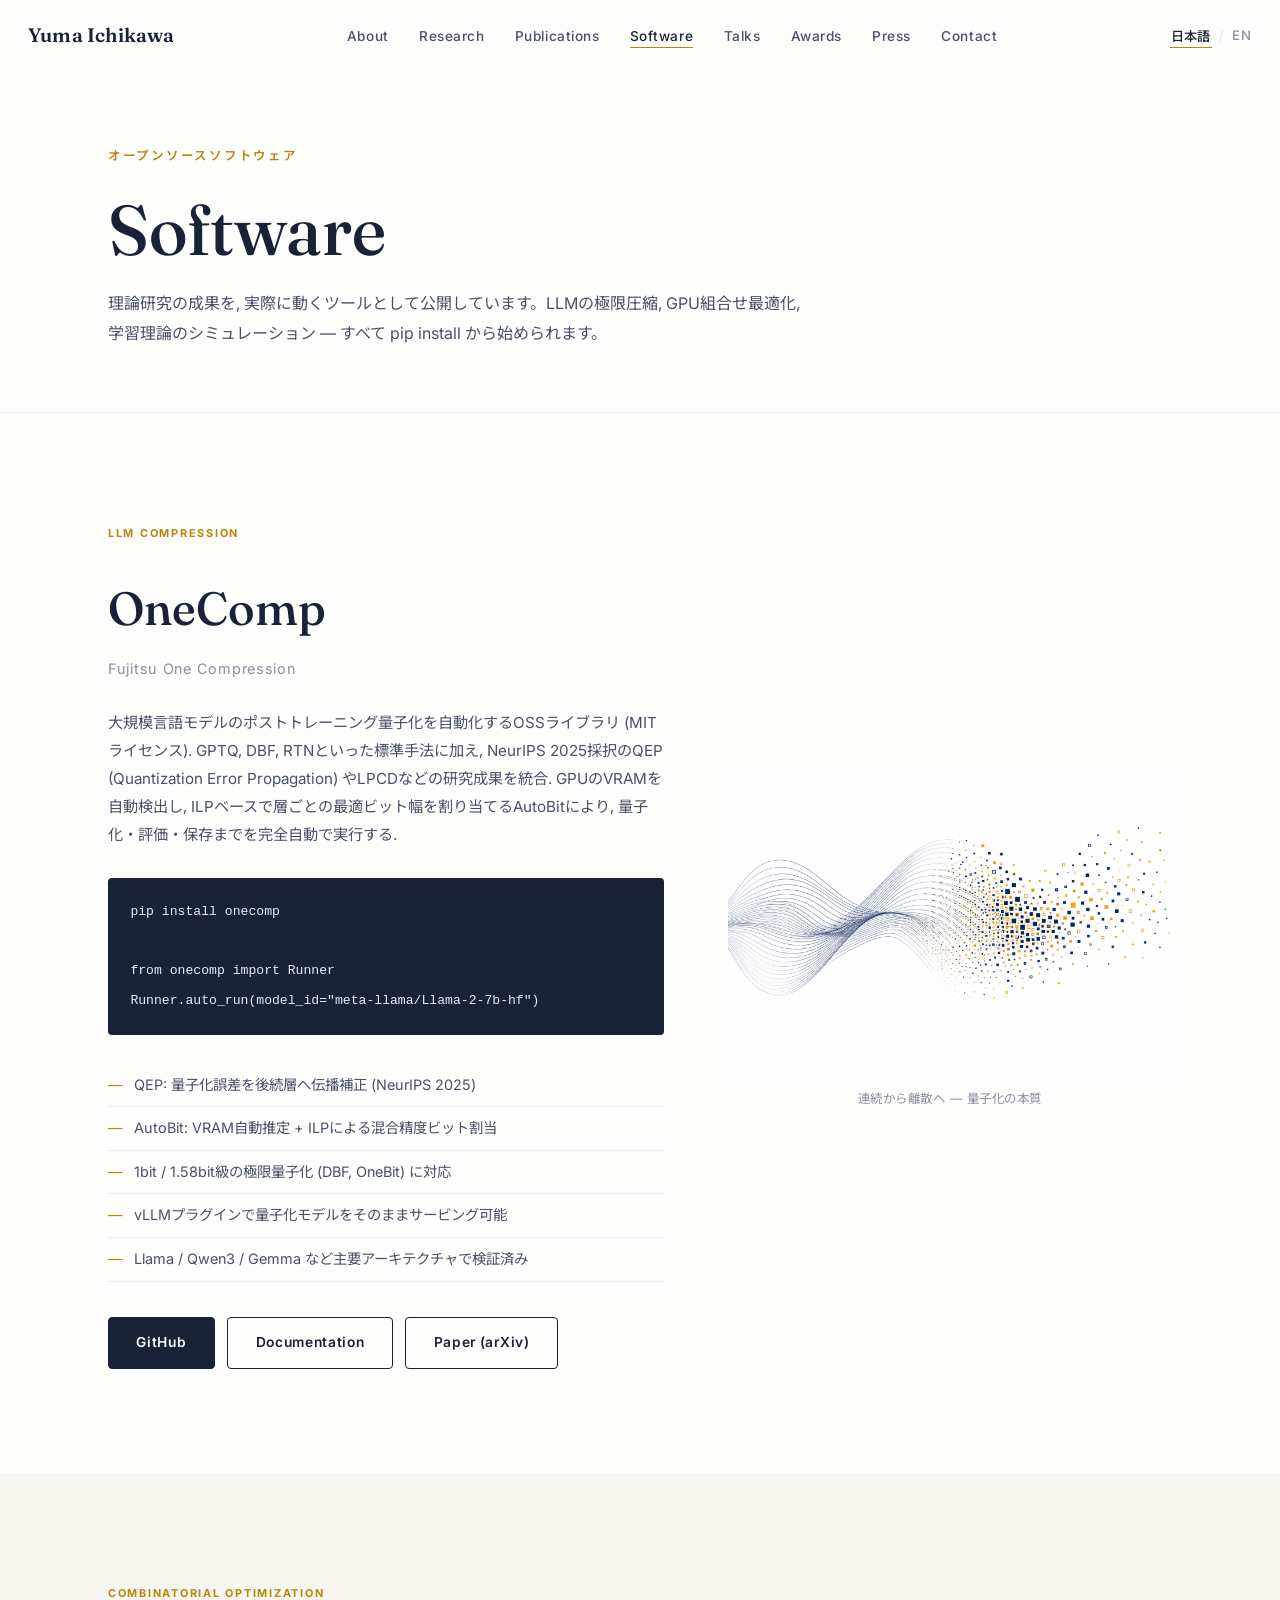
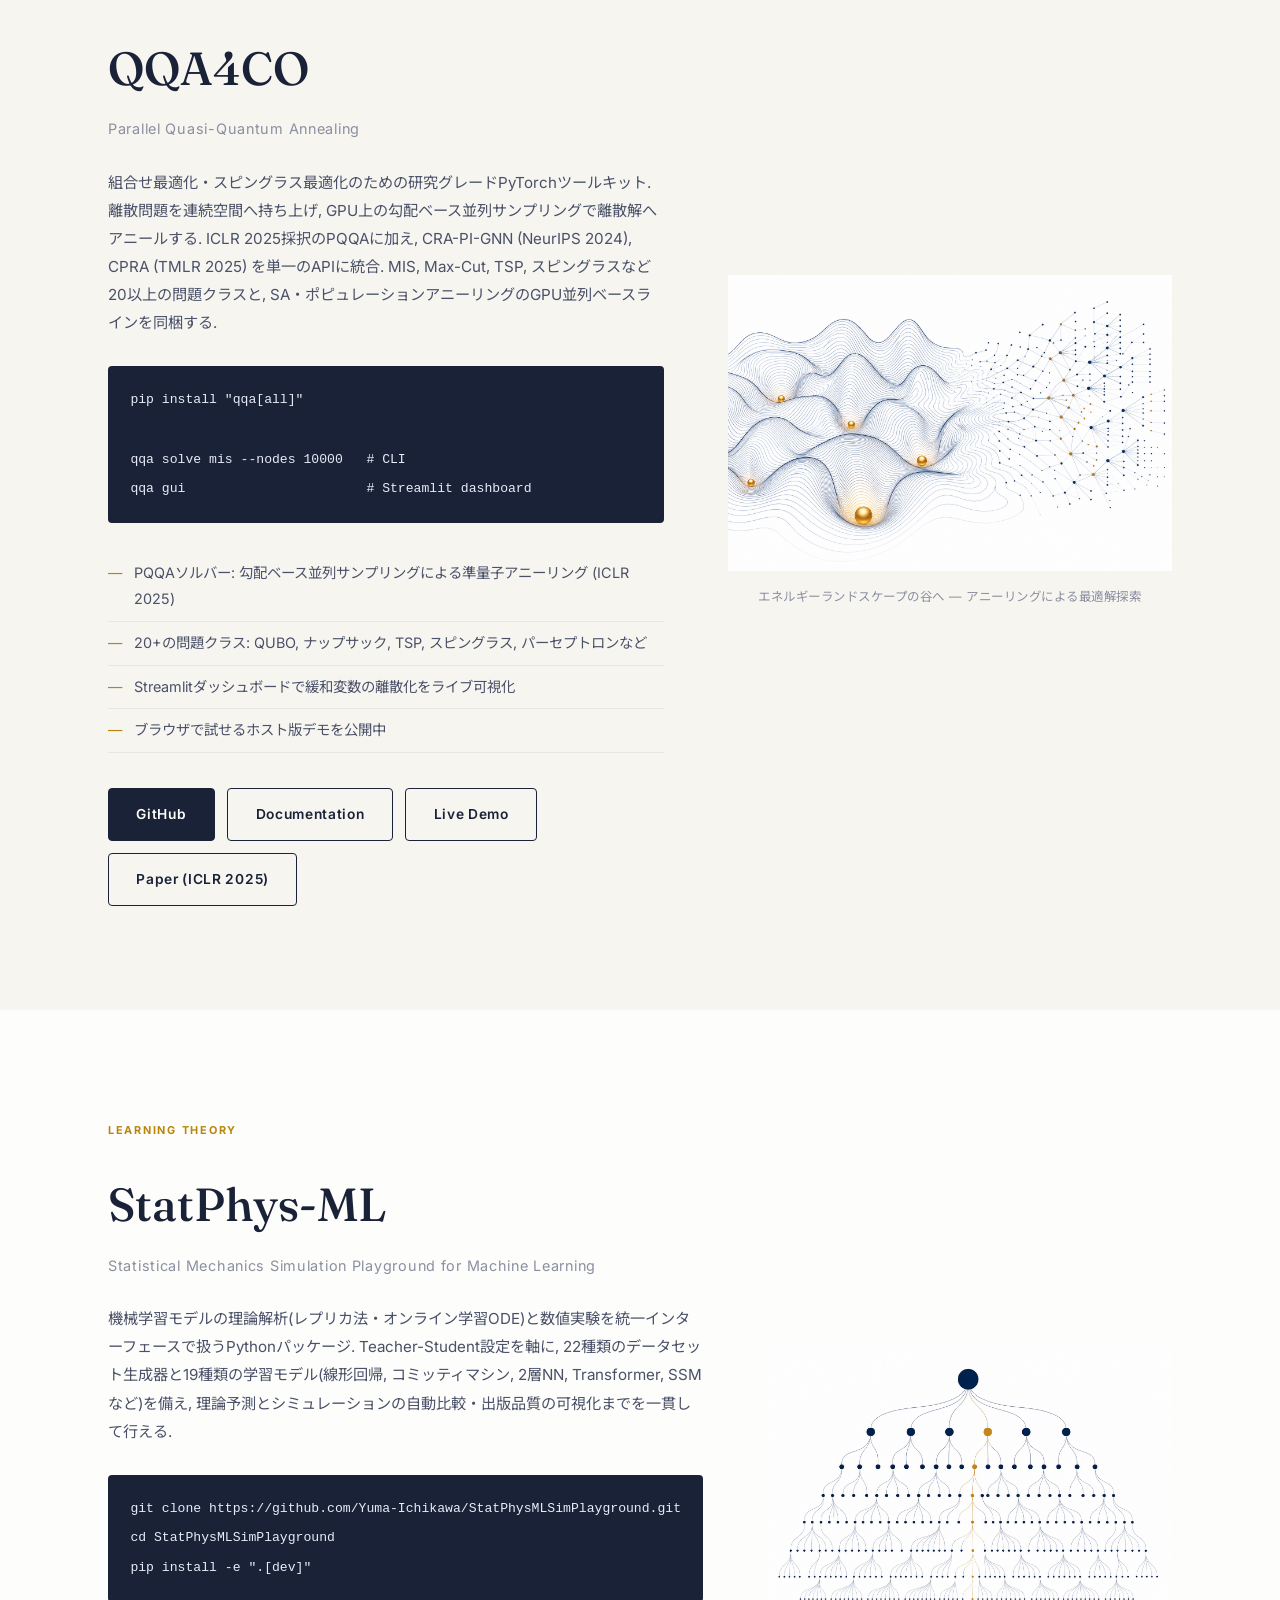
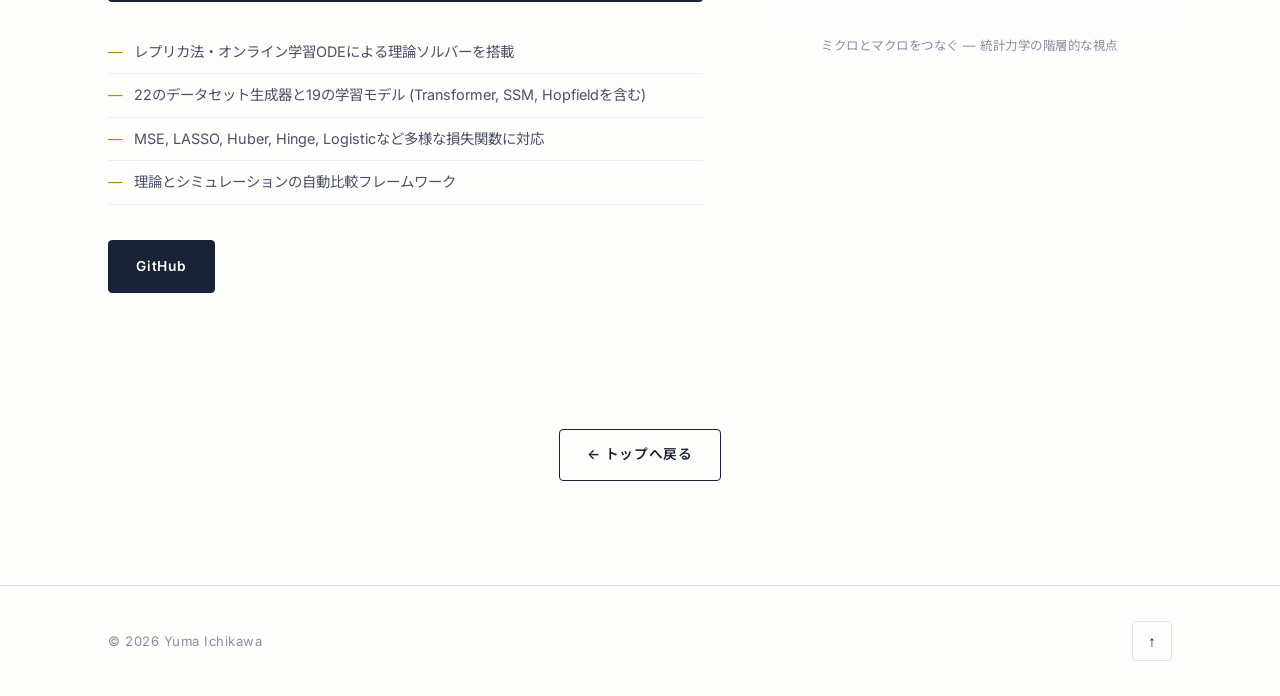
==== software.html @ 0dda2837 "Redesign: white editorial theme, JA/EN toggle, software page, generated artwork, PHOTON press" ====
<!DOCTYPE html>
<html lang="ja" data-lang="ja">
<head>
<meta charset="UTF-8" />
<meta name="viewport" content="width=device-width, initial-scale=1.0" />
<title>Software — Yuma Ichikawa</title>
<meta name="description" content="Open-source software by Yuma Ichikawa: OneComp (LLM compression), QQA4CO (GPU combinatorial optimization), StatPhys-ML (statistical mechanics of machine learning)." />
<meta name="theme-color" content="#fdfdfb" />

<link rel="icon" href="data:," />
<link rel="preconnect" href="https://fonts.googleapis.com" />
<link rel="preconnect" href="https://fonts.gstatic.com" crossorigin />
<link href="https://fonts.googleapis.com/css2?family=Fraunces:ital,opsz,wght@0,9..144,300..700;1,9..144,300..700&family=Inter:wght@400;500;600;700&family=Noto+Sans+JP:wght@400;500;700&family=Noto+Serif+JP:wght@500;600&display=swap" rel="stylesheet" />
<link rel="stylesheet" href="css/style.css" />
</head>
<body>

<div class="progress-bar" id="progressBar"></div>

<!-- ========== HEADER ========== -->
<header class="site-header" id="siteHeader">
  <nav class="nav container-wide">
    <a href="index.html" class="wordmark">Yuma&nbsp;Ichikawa</a>

    <button class="nav-toggle" id="navToggle" aria-label="Menu" aria-expanded="false">
      <span></span><span></span>
    </button>

    <ul class="nav-links" id="navLinks">
      <li><a href="index.html#about" class="nav-link">About</a></li>
      <li><a href="index.html#research" class="nav-link">Research</a></li>
      <li><a href="index.html#publications" class="nav-link">Publications</a></li>
      <li><a href="software.html" class="nav-link is-current">Software</a></li>
      <li><a href="index.html#talks" class="nav-link">Talks</a></li>
      <li><a href="index.html#awards" class="nav-link">Awards</a></li>
      <li><a href="index.html#press" class="nav-link">Press</a></li>
      <li><a href="index.html#contact" class="nav-link">Contact</a></li>
    </ul>

    <div class="lang-switch" role="group" aria-label="Language">
      <button class="lang-btn" id="langJa" data-set-lang="ja">日本語</button>
      <span class="lang-sep">/</span>
      <button class="lang-btn" id="langEn" data-set-lang="en">EN</button>
    </div>
  </nav>
</header>

<main>

  <!-- ========== PAGE HERO ========== -->
  <section class="page-hero">
    <div class="container">
      <p class="hero-kicker reveal"><span class="ja">オープンソースソフトウェア</span><span class="en">Open-Source Software</span></p>
      <h1 class="page-title reveal">Software</h1>
      <p class="page-lead reveal">
        <span class="ja">理論研究の成果を, 実際に動くツールとして公開しています。LLMの極限圧縮, GPU組合せ最適化, 学習理論のシミュレーション — すべて pip install から始められます。</span>
        <span class="en">Theory shipped as working tools: extreme LLM compression, GPU combinatorial optimization, and learning-theory simulation — all one pip install away.</span>
      </p>
    </div>
  </section>

  <!-- ========== ONECOMP ========== -->
  <section class="section software-detail" id="onecomp">
    <div class="container">
      <div class="sw-grid">
        <div class="sw-info reveal">
          <span class="software-tag">LLM Compression</span>
          <h2 class="sw-name">OneComp</h2>
          <p class="sw-sub">Fujitsu One Compression</p>

          <p class="sw-desc">
            <span class="ja">大規模言語モデルのポストトレーニング量子化を自動化するOSSライブラリ (MITライセンス). GPTQ, DBF, RTNといった標準手法に加え, NeurIPS 2025採択のQEP (Quantization Error Propagation) やLPCDなどの研究成果を統合. GPUのVRAMを自動検出し, ILPベースで層ごとの最適ビット幅を割り当てるAutoBitにより, 量子化・評価・保存までを完全自動で実行する.</span>
            <span class="en">An open-source library (MIT) for automated post-training quantization of LLMs. Alongside standard methods (GPTQ, DBF, RTN), it integrates research results such as QEP — Quantization Error Propagation (NeurIPS 2025) — and LPCD. AutoBit detects available GPU VRAM and assigns per-layer bit-widths via ILP, running quantization, evaluation, and saving fully automatically.</span>
          </p>

          <div class="sw-code">
            <pre><code>pip install onecomp

from onecomp import Runner
Runner.auto_run(model_id="meta-llama/Llama-2-7b-hf")</code></pre>
          </div>

          <ul class="sw-features">
            <li><span class="ja">QEP: 量子化誤差を後続層へ伝播補正 (NeurIPS 2025)</span><span class="en">QEP: propagates and compensates quantization error across layers (NeurIPS 2025)</span></li>
            <li><span class="ja">AutoBit: VRAM自動推定 + ILPによる混合精度ビット割当</span><span class="en">AutoBit: automatic VRAM estimation + ILP-based mixed-precision assignment</span></li>
            <li><span class="ja">1bit / 1.58bit級の極限量子化 (DBF, OneBit) に対応</span><span class="en">Extreme low-bit quantization down to 1-bit / 1.58-bit (DBF, OneBit)</span></li>
            <li><span class="ja">vLLMプラグインで量子化モデルをそのままサービング可能</span><span class="en">Serve quantized models directly with vLLM via built-in plugins</span></li>
            <li><span class="ja">Llama / Qwen3 / Gemma など主要アーキテクチャで検証済み</span><span class="en">Verified on major architectures: Llama, Qwen3, Gemma, and more</span></li>
          </ul>

          <div class="sw-links">
            <a class="btn btn-solid" href="https://github.com/FujitsuResearch/OneCompression" target="_blank" rel="noopener">GitHub</a>
            <a class="btn btn-line" href="https://fujitsuresearch.github.io/OneCompression/" target="_blank" rel="noopener">Documentation</a>
            <a class="btn btn-line" href="https://arxiv.org/abs/2603.28845" target="_blank" rel="noopener">Paper (arXiv)</a>
          </div>
        </div>

        <figure class="sw-art reveal">
          <img src="assets/img/research-quantization.png" alt="A continuous wave discretizing into binary dots — the essence of quantization" loading="lazy" />
          <figcaption>
            <span class="ja">連続から離散へ — 量子化の本質</span>
            <span class="en">From continuous to discrete — the essence of quantization</span>
          </figcaption>
        </figure>
      </div>
    </div>
  </section>

  <!-- ========== QQA4CO ========== -->
  <section class="section section-tinted software-detail" id="qqa4co">
    <div class="container">
      <div class="sw-grid sw-grid-flip">
        <div class="sw-info reveal">
          <span class="software-tag">Combinatorial Optimization</span>
          <h2 class="sw-name">QQA4CO</h2>
          <p class="sw-sub">Parallel Quasi-Quantum Annealing</p>

          <p class="sw-desc">
            <span class="ja">組合せ最適化・スピングラス最適化のための研究グレードPyTorchツールキット. 離散問題を連続空間へ持ち上げ, GPU上の勾配ベース並列サンプリングで離散解へアニールする. ICLR 2025採択のPQQAに加え, CRA-PI-GNN (NeurIPS 2024), CPRA (TMLR 2025) を単一のAPIに統合. MIS, Max-Cut, TSP, スピングラスなど20以上の問題クラスと, SA・ポピュレーションアニーリングのGPU並列ベースラインを同梱する.</span>
            <span class="en">A research-grade PyTorch toolkit for combinatorial and spin-glass optimization. It lifts discrete problems into continuous space and anneals toward discrete minima with gradient-based parallel sampling on GPU. Unifies PQQA (ICLR 2025), CRA-PI-GNN (NeurIPS 2024), and CPRA (TMLR 2025) behind one API, with a 20+ class problem catalogue and GPU-parallel SA / population-annealing baselines.</span>
          </p>

          <div class="sw-code">
            <pre><code>pip install "qqa[all]"

qqa solve mis --nodes 10000   # CLI
qqa gui                       # Streamlit dashboard</code></pre>
          </div>

          <ul class="sw-features">
            <li><span class="ja">PQQAソルバー: 勾配ベース並列サンプリングによる準量子アニーリング (ICLR 2025)</span><span class="en">PQQA solver: quasi-quantum annealing with gradient-based parallel sampling (ICLR 2025)</span></li>
            <li><span class="ja">20+の問題クラス: QUBO, ナップサック, TSP, スピングラス, パーセプトロンなど</span><span class="en">20+ problem classes: QUBO graphs, knapsack, TSP, spin glasses, perceptrons, and more</span></li>
            <li><span class="ja">Streamlitダッシュボードで緩和変数の離散化をライブ可視化</span><span class="en">Live Streamlit dashboard visualizing relaxed variables as they discretize</span></li>
            <li><span class="ja">ブラウザで試せるホスト版デモを公開中</span><span class="en">A hosted, zero-install web demo is available</span></li>
          </ul>

          <div class="sw-links">
            <a class="btn btn-solid" href="https://github.com/Yuma-Ichikawa/QQA4CO" target="_blank" rel="noopener">GitHub</a>
            <a class="btn btn-line" href="https://yuma-ichikawa.github.io/QQA4CO/" target="_blank" rel="noopener">Documentation</a>
            <a class="btn btn-line" href="https://parallelquasiquantum4co.streamlit.app/" target="_blank" rel="noopener">Live Demo</a>
            <a class="btn btn-line" href="https://openreview.net/forum?id=9EfBeXaXf0" target="_blank" rel="noopener">Paper (ICLR 2025)</a>
          </div>
        </div>

        <figure class="sw-art reveal">
          <img src="assets/img/hero-landscape.png" alt="Golden spheres settling into the valleys of an energy landscape — annealing toward optimal solutions" loading="lazy" />
          <figcaption>
            <span class="ja">エネルギーランドスケープの谷へ — アニーリングによる最適解探索</span>
            <span class="en">Settling into the valleys of the energy landscape — annealing toward optima</span>
          </figcaption>
        </figure>
      </div>
    </div>
  </section>

  <!-- ========== STATPHYS-ML ========== -->
  <section class="section software-detail" id="statphysml">
    <div class="container">
      <div class="sw-grid">
        <div class="sw-info reveal">
          <span class="software-tag">Learning Theory</span>
          <h2 class="sw-name">StatPhys-ML</h2>
          <p class="sw-sub">Statistical Mechanics Simulation Playground for Machine Learning</p>

          <p class="sw-desc">
            <span class="ja">機械学習モデルの理論解析(レプリカ法・オンライン学習ODE)と数値実験を統一インターフェースで扱うPythonパッケージ. Teacher-Student設定を軸に, 22種類のデータセット生成器と19種類の学習モデル(線形回帰, コミッティマシン, 2層NN, Transformer, SSMなど)を備え, 理論予測とシミュレーションの自動比較・出版品質の可視化までを一貫して行える.</span>
            <span class="en">A Python package unifying theoretical analysis (replica method, online-learning ODEs) and numerical experiments for machine learning under a single interface. Built around the teacher-student setting, it ships 22 dataset generators and 19 learning models (linear, committee machines, two-layer networks, Transformers, SSMs, ...), with automatic theory-vs-simulation comparison and publication-quality visualization.</span>
          </p>

          <div class="sw-code">
            <pre><code>git clone https://github.com/Yuma-Ichikawa/StatPhysMLSimPlayground.git
cd StatPhysMLSimPlayground
pip install -e ".[dev]"</code></pre>
          </div>

          <ul class="sw-features">
            <li><span class="ja">レプリカ法・オンライン学習ODEによる理論ソルバーを搭載</span><span class="en">Theory solvers based on the replica method and online-learning ODEs</span></li>
            <li><span class="ja">22のデータセット生成器と19の学習モデル (Transformer, SSM, Hopfieldを含む)</span><span class="en">22 dataset generators and 19 learning models (incl. Transformers, SSMs, Hopfield)</span></li>
            <li><span class="ja">MSE, LASSO, Huber, Hinge, Logisticなど多様な損失関数に対応</span><span class="en">Diverse loss functions: MSE, LASSO, Huber, Hinge, Logistic, and more</span></li>
            <li><span class="ja">理論とシミュレーションの自動比較フレームワーク</span><span class="en">A unified framework with automatic theory-simulation comparison</span></li>
          </ul>

          <div class="sw-links">
            <a class="btn btn-solid" href="https://github.com/Yuma-Ichikawa/StatPhysMLSimPlayground" target="_blank" rel="noopener">GitHub</a>
          </div>
        </div>

        <figure class="sw-art reveal">
          <img src="assets/img/software-hierarchy.png" alt="A hierarchical structure branching from one coarse node into many fine nodes" loading="lazy" />
          <figcaption>
            <span class="ja">ミクロとマクロをつなぐ — 統計力学の階層的な視点</span>
            <span class="en">Connecting micro and macro — the hierarchical viewpoint of statistical mechanics</span>
          </figcaption>
        </figure>
      </div>
    </div>
  </section>

  <!-- ========== BACK ========== -->
  <section class="section back-home">
    <div class="container reveal" style="text-align:center;">
      <a href="index.html" class="btn btn-line"><span class="ja">&larr; トップへ戻る</span><span class="en">&larr; Back to home</span></a>
    </div>
  </section>

</main>

<footer class="site-footer">
  <div class="container footer-inner">
    <p>&copy; <span id="year"></span> Yuma Ichikawa</p>
    <button id="backToTop" class="back-to-top" aria-label="Back to top">&uarr;</button>
  </div>
</footer>

<script src="js/main.js"></script>
</body>
</html>
---- css/style.css ----
/* ==========================================================================
   Design tokens — white editorial
   ========================================================================== */
:root {
  --paper: #fdfdfb;
  --paper-tint: #f6f5f0;
  --ink: #1a2238;
  --ink-soft: #4a5168;
  --ink-dim: #8b8fa0;
  --hairline: rgba(26, 34, 56, 0.12);
  --hairline-soft: rgba(26, 34, 56, 0.07);
  --navy: #1e2c56;
  --gold: #b8860b;
  --gold-soft: rgba(184, 134, 11, 0.09);
  --radius: 4px;
  --serif: "Fraunces", "Noto Serif JP", Georgia, serif;
  --sans: "Inter", "Noto Sans JP", -apple-system, BlinkMacSystemFont, "Segoe UI", "Hiragino Sans", sans-serif;
  --maxw: 1120px;
  --maxw-wide: 1320px;
  --header-h: 72px;
}

* { box-sizing: border-box; }
html { scroll-behavior: smooth; scroll-padding-top: calc(var(--header-h) + 12px); }

body {
  margin: 0;
  background: var(--paper);
  color: var(--ink);
  font-family: var(--sans);
  font-size: 16px;
  line-height: 1.85;
  -webkit-font-smoothing: antialiased;
  overflow-x: hidden;
}

.container { max-width: var(--maxw); margin: 0 auto; padding: 0 28px; }
.container-wide { max-width: var(--maxw-wide); margin: 0 auto; padding: 0 28px; }

a { color: inherit; text-decoration: none; }
h1, h2, h3 { margin: 0; font-weight: 600; }
img { max-width: 100%; display: block; }

::selection { background: var(--navy); color: #fff; }

/* ---------- language switching ---------- */
html[data-lang="ja"] .en { display: none !important; }
html[data-lang="en"] .ja { display: none !important; }

/* ---------- scroll progress ---------- */
.progress-bar {
  position: fixed; top: 0; left: 0; height: 2px; width: 0%;
  background: var(--gold); z-index: 1000;
}

/* ==========================================================================
   Header
   ========================================================================== */
.site-header {
  position: fixed; top: 0; left: 0; right: 0; z-index: 100;
  height: var(--header-h);
  display: flex; align-items: center;
  background: rgba(253, 253, 251, 0.88);
  backdrop-filter: blur(12px);
  border-bottom: 1px solid transparent;
  transition: border-color 0.3s ease;
}
.site-header.is-scrolled { border-bottom-color: var(--hairline-soft); }

.nav { display: flex; align-items: center; justify-content: space-between; width: 100%; gap: 1.5rem; }

.wordmark {
  font-family: var(--serif);
  font-size: 1.22rem;
  font-weight: 600;
  letter-spacing: 0.01em;
  white-space: nowrap;
}

.nav-links { display: flex; gap: 1.9rem; list-style: none; margin: 0; padding: 0; }
.nav-link {
  font-size: 0.85rem; font-weight: 500; letter-spacing: 0.04em;
  color: var(--ink-soft); position: relative; padding: 4px 0;
  transition: color 0.25s ease;
}
.nav-link::after {
  content: ""; position: absolute; left: 0; bottom: 0; height: 1px; width: 0%;
  background: var(--gold); transition: width 0.25s ease;
}
.nav-link:hover, .nav-link.is-current { color: var(--ink); }
.nav-link:hover::after, .nav-link.is-current::after { width: 100%; }

.lang-switch { display: flex; align-items: center; gap: 0.45rem; flex-shrink: 0; }
.lang-btn {
  background: none; border: none; padding: 2px 1px; cursor: pointer;
  font-family: var(--sans); font-size: 0.82rem; font-weight: 500;
  color: var(--ink-dim); letter-spacing: 0.03em;
  border-bottom: 1px solid transparent; transition: color 0.25s ease;
}
.lang-btn.is-active { color: var(--ink); border-bottom-color: var(--gold); }
.lang-btn:hover { color: var(--ink); }
.lang-sep { color: var(--hairline); font-size: 0.8rem; }

.nav-toggle {
  display: none; flex-direction: column; justify-content: center; gap: 6px;
  width: 36px; height: 36px; background: none; border: none; cursor: pointer;
}
.nav-toggle span { width: 22px; height: 1.5px; background: var(--ink); transition: 0.3s ease; margin-left: auto; }
.nav-toggle span:first-child { width: 100%; }

/* ==========================================================================
   Hero
   ========================================================================== */
.hero {
  padding-top: calc(var(--header-h) + 4.5rem);
  padding-bottom: 5.5rem;
  border-bottom: 1px solid var(--hairline-soft);
}

.hero-grid {
  display: grid;
  grid-template-columns: 1fr 1fr;
  gap: 4rem;
  align-items: center;
}

.hero-kicker {
  font-size: 0.78rem; letter-spacing: 0.22em; text-transform: uppercase;
  color: var(--gold); font-weight: 600; margin: 0 0 1.6rem;
}

.hero-name {
  font-family: var(--serif);
  font-size: clamp(3.2rem, 7vw, 5.4rem);
  font-weight: 500;
  line-height: 1.02;
  letter-spacing: -0.015em;
  margin-bottom: 0.9rem;
}

.hero-name-jp {
  font-size: 1.02rem; color: var(--ink-dim); letter-spacing: 0.22em;
  margin: 0 0 2rem;
}

.hero-role { font-size: 1rem; color: var(--ink-soft); margin: 0 0 1.6rem; line-height: 2; }
.hero-role a { border-bottom: 1px solid var(--hairline); transition: border-color 0.25s; }
.hero-role a:hover { border-color: var(--gold); }

.hero-tagline { max-width: 30rem; color: var(--ink-soft); font-size: 0.98rem; margin: 0 0 2.4rem; }

.hero-actions { display: flex; gap: 0.9rem; flex-wrap: wrap; margin-bottom: 2.4rem; }

.btn {
  display: inline-flex; align-items: center; gap: 0.5rem;
  padding: 0.78rem 1.7rem; font-size: 0.86rem; font-weight: 600;
  letter-spacing: 0.05em; border-radius: var(--radius);
  transition: all 0.28s ease; cursor: pointer; border: 1px solid var(--ink);
}
.btn-solid { background: var(--ink); color: var(--paper); }
.btn-solid:hover { background: var(--navy); border-color: var(--navy); transform: translateY(-2px); }
.btn-line { background: transparent; color: var(--ink); }
.btn-line:hover { background: var(--ink); color: var(--paper); transform: translateY(-2px); }

.hero-socials { display: flex; gap: 1.5rem; flex-wrap: wrap; }
.hero-socials a {
  font-size: 0.8rem; font-weight: 500; letter-spacing: 0.08em; text-transform: uppercase;
  color: var(--ink-dim); border-bottom: 1px solid transparent; padding-bottom: 2px;
  transition: color 0.25s ease, border-color 0.25s ease;
}
.hero-socials a:hover { color: var(--gold); border-color: var(--gold); }

.hero-art { margin: 0; }
.hero-art img { width: 100%; height: auto; }
.hero-art figcaption,
.research-banner figcaption,
.sw-art figcaption {
  margin-top: 0.9rem; font-size: 0.78rem; color: var(--ink-dim);
  letter-spacing: 0.04em; text-align: center;
}

/* ==========================================================================
   Sections
   ========================================================================== */
.section { padding: 6.5rem 0; }
.section-tinted { background: var(--paper-tint); }

.section-head {
  display: flex; align-items: baseline; gap: 1.4rem;
  margin-bottom: 3.2rem; padding-bottom: 1.4rem;
  border-bottom: 1px solid var(--hairline);
}
.section-no {
  font-family: var(--serif); font-style: italic; font-size: 1rem; color: var(--gold);
}
.section-title {
  font-family: var(--serif); font-size: clamp(1.9rem, 4vw, 2.7rem);
  font-weight: 500; letter-spacing: -0.01em;
}

/* reveal */
.reveal { opacity: 0; transform: translateY(22px); transition: opacity 0.7s ease, transform 0.7s ease; }
.reveal.is-visible { opacity: 1; transform: translateY(0); }

/* ==========================================================================
   About
   ========================================================================== */
.about-grid { display: grid; grid-template-columns: 1.55fr 1fr; gap: 4rem; align-items: start; }
.about-text p { margin: 0 0 1.4rem; color: var(--ink-soft); }
.about-text p strong { color: var(--ink); }

.about-callout {
  margin-top: 2rem; padding: 1.5rem 1.7rem;
  background: var(--gold-soft); border-left: 2px solid var(--gold);
}
.about-callout p { margin: 0; font-size: 0.93rem; color: var(--ink); }
.about-callout strong { color: var(--gold); letter-spacing: 0.06em; }

.about-facts dl { margin: 0; display: flex; flex-direction: column; }
.about-facts dl > div {
  padding: 1.05rem 0; border-bottom: 1px solid var(--hairline-soft);
  display: grid; grid-template-columns: 92px 1fr; gap: 1rem;
}
.about-facts dl > div:first-child { border-top: 1px solid var(--hairline); }
.about-facts dt {
  font-size: 0.72rem; letter-spacing: 0.12em; text-transform: uppercase;
  color: var(--ink-dim); padding-top: 3px;
}
.about-facts dd { margin: 0; font-size: 0.92rem; line-height: 1.65; }
.about-facts .muted { color: var(--ink-dim); font-size: 0.84rem; }
.about-facts a { border-bottom: 1px solid var(--hairline); }
.about-facts a:hover { border-color: var(--gold); color: var(--gold); }

/* ==========================================================================
   Research
   ========================================================================== */
.research-lead { max-width: 46rem; margin-bottom: 3.4rem; }
.research-lead p {
  margin: 0; font-family: var(--serif); font-size: 1.22rem; line-height: 2;
  color: var(--ink); font-weight: 500;
}

.research-grid { display: grid; grid-template-columns: repeat(2, 1fr); gap: 0; border-top: 1px solid var(--hairline); }
.research-card {
  padding: 2.2rem 2rem 2.2rem 0;
  border-bottom: 1px solid var(--hairline);
  position: relative;
}
.research-card:nth-child(odd) { border-right: 1px solid var(--hairline); padding-right: 2.4rem; }
.research-card:nth-child(even) { padding-left: 2.4rem; }
.research-index {
  font-family: var(--serif); font-style: italic; font-size: 0.95rem; color: var(--gold);
  display: block; margin-bottom: 0.9rem;
}
.research-card h3 { font-family: var(--serif); font-size: 1.32rem; font-weight: 500; margin-bottom: 0.7rem; }
.research-card p { margin: 0; color: var(--ink-soft); font-size: 0.92rem; }

.research-banner { margin: 4rem 0 0; }
.research-banner img { width: 100%; height: auto; }

/* ==========================================================================
   Publications
   ========================================================================== */
.year-filter { display: flex; gap: 0.5rem; flex-wrap: wrap; margin-bottom: 3rem; }
.chip {
  padding: 0.45rem 1.15rem; border: 1px solid var(--hairline);
  background: transparent; color: var(--ink-soft);
  font-family: var(--sans); font-size: 0.82rem; font-weight: 500; letter-spacing: 0.04em;
  cursor: pointer; transition: all 0.25s ease; border-radius: var(--radius);
}
.chip:hover { border-color: var(--ink); color: var(--ink); }
.chip.is-active { background: var(--ink); color: var(--paper); border-color: var(--ink); }

.pub-list { display: flex; flex-direction: column; border-top: 1px solid var(--hairline); }
.pub-item {
  display: grid; grid-template-columns: 86px 1fr; gap: 1.8rem;
  padding: 2rem 0; border-bottom: 1px solid var(--hairline-soft);
}
.pub-item.is-hidden { display: none; }
.pub-year {
  font-family: var(--serif); font-style: italic; font-size: 1.05rem; color: var(--ink-dim);
  padding-top: 3px;
}
.pub-title { font-family: var(--serif); font-size: 1.18rem; font-weight: 500; line-height: 1.55; margin-bottom: 0.55rem; }
.pub-authors { color: var(--ink-soft); font-size: 0.88rem; margin: 0 0 0.25rem; }
.pub-authors strong { color: var(--ink); font-weight: 600; }
.pub-venue { color: var(--ink-dim); font-size: 0.83rem; font-style: italic; margin: 0 0 0.7rem; }
.pub-desc { color: var(--ink-soft); font-size: 0.9rem; margin: 0 0 0.8rem; max-width: 46rem; }
.badge {
  display: inline-block; padding: 0.14rem 0.6rem; margin-left: 0.4rem;
  background: var(--gold-soft); color: var(--gold);
  font-style: normal; font-size: 0.7rem; font-weight: 700; letter-spacing: 0.05em;
  border-radius: 2px; vertical-align: 1px;
}
.pub-links { display: flex; gap: 1.3rem; }
.pub-links a {
  font-size: 0.8rem; font-weight: 600; letter-spacing: 0.05em; text-transform: uppercase;
  color: var(--gold); border-bottom: 1px solid transparent; padding-bottom: 1px;
  transition: border-color 0.25s;
}
.pub-links a:hover { border-color: var(--gold); }

/* ==========================================================================
   Software (top-page cards)
   ========================================================================== */
.software-lead { max-width: 46rem; margin-bottom: 3rem; }
.software-lead p { margin: 0; font-family: var(--serif); font-size: 1.22rem; line-height: 2; font-weight: 500; }

.software-grid { display: grid; grid-template-columns: repeat(3, 1fr); gap: 1.6rem; }
.software-card {
  display: flex; flex-direction: column;
  padding: 2.1rem 1.9rem; background: var(--paper);
  border: 1px solid var(--hairline);
  transition: transform 0.3s ease, box-shadow 0.3s ease, border-color 0.3s ease;
}
.software-card:hover {
  transform: translateY(-5px);
  border-color: var(--ink);
  box-shadow: 0 18px 44px rgba(26, 34, 56, 0.08);
}
.software-tag {
  font-size: 0.68rem; letter-spacing: 0.16em; text-transform: uppercase;
  color: var(--gold); font-weight: 700; margin-bottom: 1rem; display: inline-block;
}
.software-card h3 { font-family: var(--serif); font-size: 1.5rem; font-weight: 500; margin-bottom: 0.8rem; }
.software-card p { color: var(--ink-soft); font-size: 0.89rem; margin: 0 0 1.6rem; flex-grow: 1; }
.software-more { font-size: 0.8rem; font-weight: 600; letter-spacing: 0.05em; color: var(--ink); }

/* ==========================================================================
   Software detail page
   ========================================================================== */
.page-hero {
  padding-top: calc(var(--header-h) + 4.5rem);
  padding-bottom: 4rem;
  border-bottom: 1px solid var(--hairline-soft);
}
.page-title {
  font-family: var(--serif); font-size: clamp(2.8rem, 6vw, 4.4rem);
  font-weight: 500; line-height: 1.05; margin-bottom: 1.4rem;
}
.page-lead { max-width: 44rem; color: var(--ink-soft); font-size: 1rem; margin: 0; }

.software-detail .sw-grid {
  display: grid; grid-template-columns: 1.25fr 1fr; gap: 4rem; align-items: center;
}
.software-detail .sw-grid-flip { grid-template-columns: 1.25fr 1fr; }

.sw-name { font-family: var(--serif); font-size: clamp(2rem, 4vw, 2.9rem); font-weight: 500; margin: 0.4rem 0 0.3rem; }
.sw-sub { color: var(--ink-dim); font-size: 0.9rem; letter-spacing: 0.05em; margin: 0 0 1.6rem; }
.sw-desc { color: var(--ink-soft); font-size: 0.95rem; margin: 0 0 1.8rem; }

.sw-code {
  background: var(--ink); border-radius: var(--radius);
  padding: 1.2rem 1.4rem; margin-bottom: 1.8rem; overflow-x: auto;
}
.sw-code pre { margin: 0; }
.sw-code code {
  font-family: "SFMono-Regular", Consolas, "Liberation Mono", monospace;
  font-size: 0.82rem; line-height: 1.7; color: #e8ecf8; white-space: pre;
}

.sw-features { list-style: none; margin: 0 0 2.2rem; padding: 0; }
.sw-features li {
  position: relative; padding: 0.5rem 0 0.5rem 1.6rem;
  color: var(--ink-soft); font-size: 0.9rem;
  border-bottom: 1px solid var(--hairline-soft);
}
.sw-features li::before {
  content: "—"; position: absolute; left: 0; color: var(--gold);
}

.sw-links { display: flex; gap: 0.8rem; flex-wrap: wrap; }
.sw-art { margin: 0; }
.sw-art img { width: 100%; height: auto; }

.back-home { padding-top: 2rem; }

/* ==========================================================================
   Talks (timeline)
   ========================================================================== */
.timeline-year {
  font-family: var(--serif); font-style: italic; font-size: 1.5rem; color: var(--gold);
  margin: 2.6rem 0 1rem;
}
.timeline > .timeline-year:first-child { margin-top: 0; }
.timeline-list { list-style: none; margin: 0; padding: 0; border-top: 1px solid var(--hairline); }
.timeline-list li {
  padding: 1.05rem 0.2rem; border-bottom: 1px solid var(--hairline-soft);
  color: var(--ink-soft); font-size: 0.92rem;
}
.t-date {
  display: inline-block; min-width: 84px; color: var(--ink);
  font-weight: 600; font-size: 0.82rem; letter-spacing: 0.04em; margin-right: 0.7rem;
}

/* ==========================================================================
   Awards
   ========================================================================== */
.award-list { list-style: none; margin: 0; padding: 0; border-top: 1px solid var(--hairline); }
.award-item {
  display: grid; grid-template-columns: 110px 1fr; gap: 1.6rem; align-items: start;
  padding: 1.7rem 0.2rem; border-bottom: 1px solid var(--hairline-soft);
}
.award-date { font-weight: 600; color: var(--gold); font-size: 0.85rem; letter-spacing: 0.04em; padding-top: 3px; }
.award-item h3 { font-family: var(--serif); font-size: 1.12rem; font-weight: 500; margin-bottom: 0.35rem; }
.award-item p { color: var(--ink-soft); font-size: 0.88rem; margin: 0; }

/* ==========================================================================
   Press
   ========================================================================== */
.press-list { list-style: none; margin: 0; padding: 0; border-top: 1px solid var(--hairline); }
.press-item {
  display: grid; grid-template-columns: 110px 1fr; gap: 1.6rem; align-items: start;
  padding: 1.5rem 0.2rem; border-bottom: 1px solid var(--hairline-soft);
}
.p-date { color: var(--gold); font-weight: 600; font-size: 0.85rem; letter-spacing: 0.04em; padding-top: 3px; }
.p-body { min-width: 0; }
.p-title { margin: 0; font-size: 0.95rem; color: var(--ink); line-height: 1.75; }
.p-title a { border-bottom: 1px solid var(--hairline); transition: border-color 0.25s, color 0.25s; }
.p-title a:hover { color: var(--gold); border-color: var(--gold); }

.press-sub { list-style: none; margin: 0.8rem 0 0; padding: 0 0 0 1.3rem; }
.press-sub li {
  position: relative; padding: 0.3rem 0;
  color: var(--ink-soft); font-size: 0.85rem;
}
.press-sub li::before { content: "·"; position: absolute; left: -1.1rem; color: var(--gold); font-weight: 700; }
.press-sub a { border-bottom: 1px solid var(--hairline-soft); transition: border-color 0.25s, color 0.25s; }
.press-sub a:hover { color: var(--gold); border-color: var(--gold); }

/* ==========================================================================
   Contact
   ========================================================================== */
.section-contact { border-top: 1px solid var(--hairline-soft); }
.contact-lead { max-width: 40rem; color: var(--ink-soft); margin: 0 0 2.8rem; font-size: 1rem; }

.contact-grid { display: flex; gap: 1.4rem; flex-wrap: wrap; margin-bottom: 2.8rem; }
.contact-card {
  display: flex; flex-direction: column; gap: 0.4rem;
  padding: 1.5rem 2rem; border: 1px solid var(--hairline); min-width: 280px;
  transition: all 0.28s ease;
}
.contact-card:hover { border-color: var(--ink); transform: translateY(-3px); box-shadow: 0 14px 34px rgba(26, 34, 56, 0.07); }
.contact-label { font-size: 0.7rem; letter-spacing: 0.14em; text-transform: uppercase; color: var(--ink-dim); }
.contact-value { font-size: 1rem; font-weight: 600; color: var(--ink); }

.contact-links { display: flex; gap: 1.6rem; flex-wrap: wrap; }
.contact-links a {
  font-size: 0.8rem; font-weight: 500; letter-spacing: 0.08em; text-transform: uppercase;
  color: var(--ink-dim); border-bottom: 1px solid transparent; padding-bottom: 2px;
  transition: color 0.25s, border-color 0.25s;
}
.contact-links a:hover { color: var(--gold); border-color: var(--gold); }

/* ==========================================================================
   Footer
   ========================================================================== */
.site-footer { border-top: 1px solid var(--hairline); padding: 2.2rem 0; }
.footer-inner { display: flex; justify-content: space-between; align-items: center; }
.footer-inner p { margin: 0; color: var(--ink-dim); font-size: 0.82rem; letter-spacing: 0.04em; }
.back-to-top {
  width: 40px; height: 40px; border: 1px solid var(--hairline);
  background: transparent; color: var(--ink); cursor: pointer; font-size: 0.95rem;
  border-radius: var(--radius); transition: all 0.28s ease;
}
.back-to-top:hover { background: var(--ink); color: var(--paper); border-color: var(--ink); }

/* ==========================================================================
   Responsive
   ========================================================================== */
@media (max-width: 1060px) {
  .nav-links { gap: 1.3rem; }
  .hero-grid { gap: 2.5rem; }
}

@media (max-width: 920px) {
  .hero-grid { grid-template-columns: 1fr; }
  .hero-art { max-width: 640px; margin: 0 auto; }
  .about-grid { grid-template-columns: 1fr; gap: 2.6rem; }
  .software-grid { grid-template-columns: 1fr; }
  .software-detail .sw-grid,
  .software-detail .sw-grid-flip { grid-template-columns: 1fr; gap: 2.4rem; }
  .sw-art { max-width: 560px; margin: 0 auto; }
}

@media (max-width: 820px) {
  .nav-links {
    position: fixed; top: var(--header-h); left: 0; right: 0; bottom: 0;
    background: var(--paper); flex-direction: column; padding: 2.4rem 28px; gap: 1.5rem;
    transform: translateX(100%); transition: transform 0.35s ease; z-index: 90;
    border-top: 1px solid var(--hairline-soft);
  }
  .nav-links.is-open { transform: translateX(0); }
  .nav-link { font-size: 1.05rem; }
  .nav-toggle { display: flex; }
  .nav-toggle.is-open span:nth-child(1) { transform: translateY(4px) rotate(45deg); }
  .nav-toggle.is-open span:nth-child(2) { width: 100%; transform: translateY(-3.5px) rotate(-45deg); }
}

@media (max-width: 640px) {
  .section { padding: 4.5rem 0; }
  .research-grid { grid-template-columns: 1fr; }
  .research-card:nth-child(odd) { border-right: none; padding-right: 0; }
  .research-card:nth-child(even) { padding-left: 0; }
  .pub-item { grid-template-columns: 1fr; gap: 0.4rem; }
  .award-item, .press-item { grid-template-columns: 1fr; gap: 0.4rem; }
  .contact-card { min-width: 100%; }
}
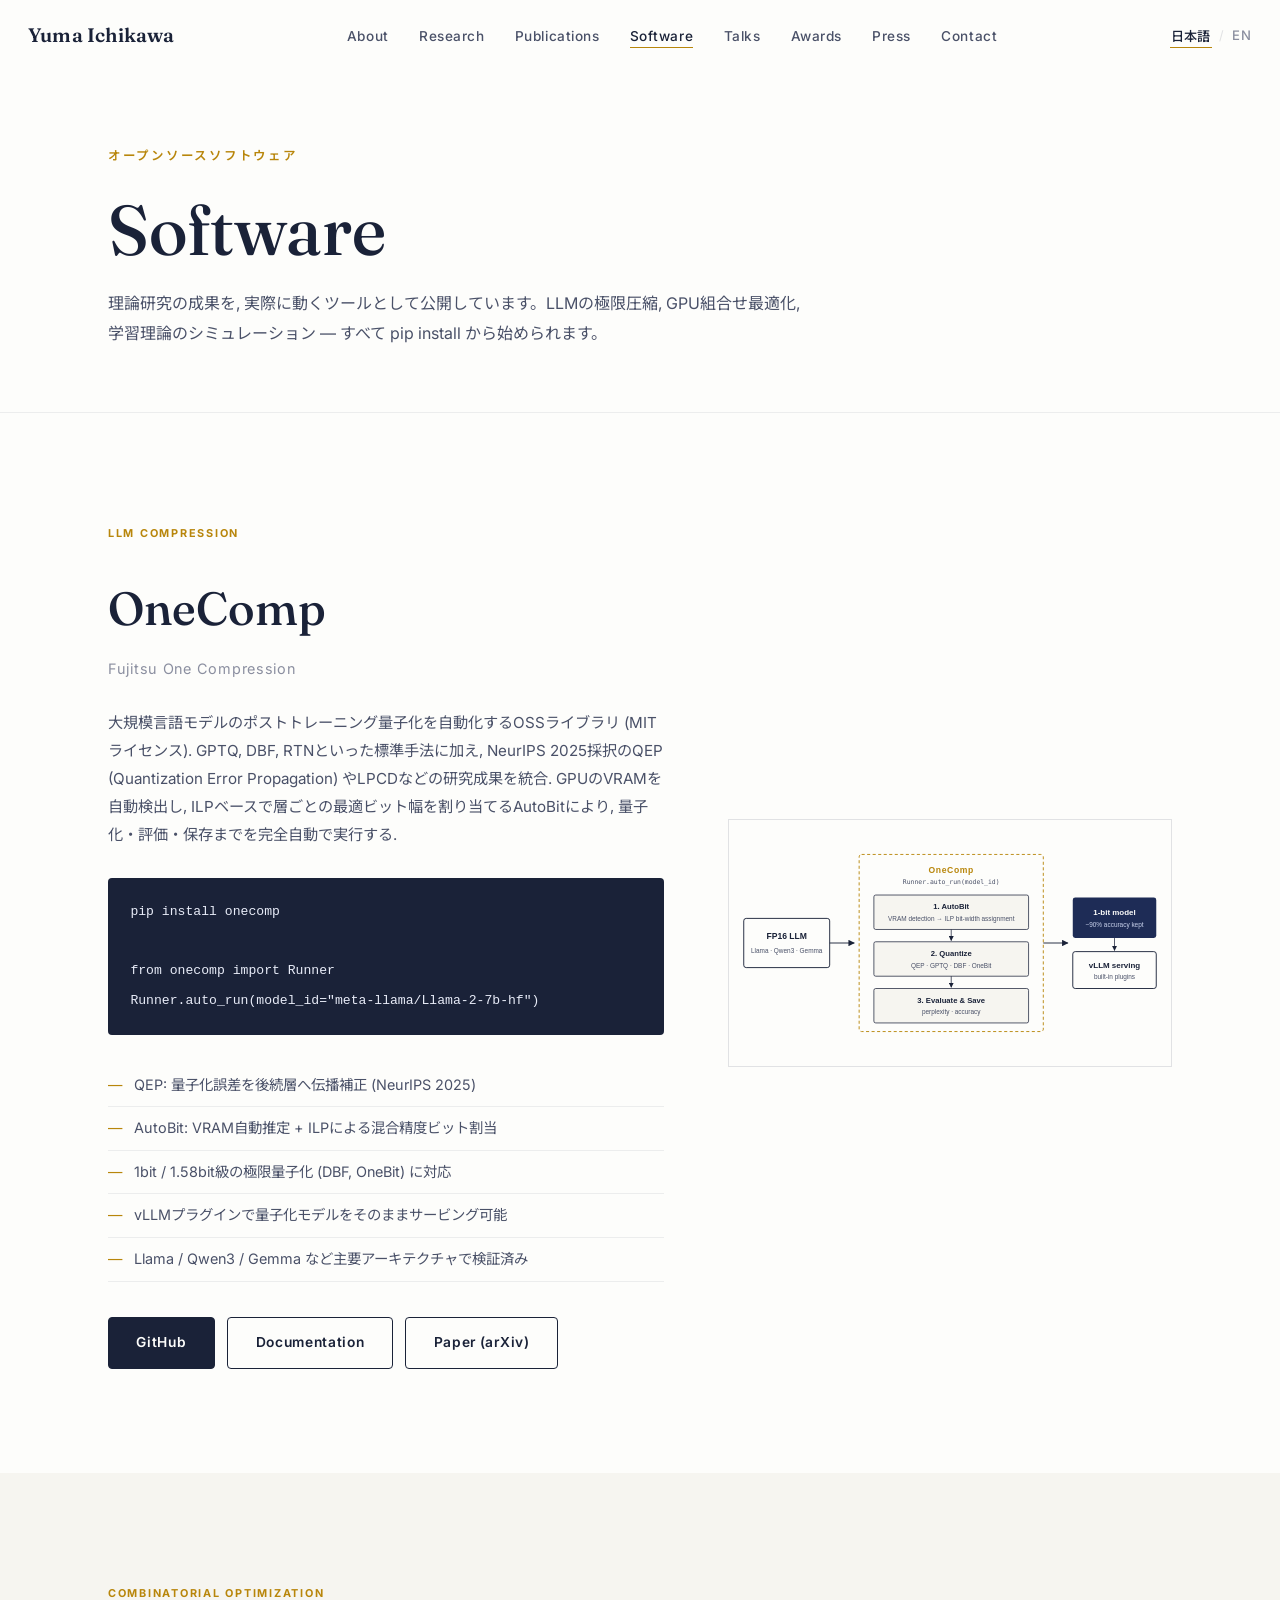
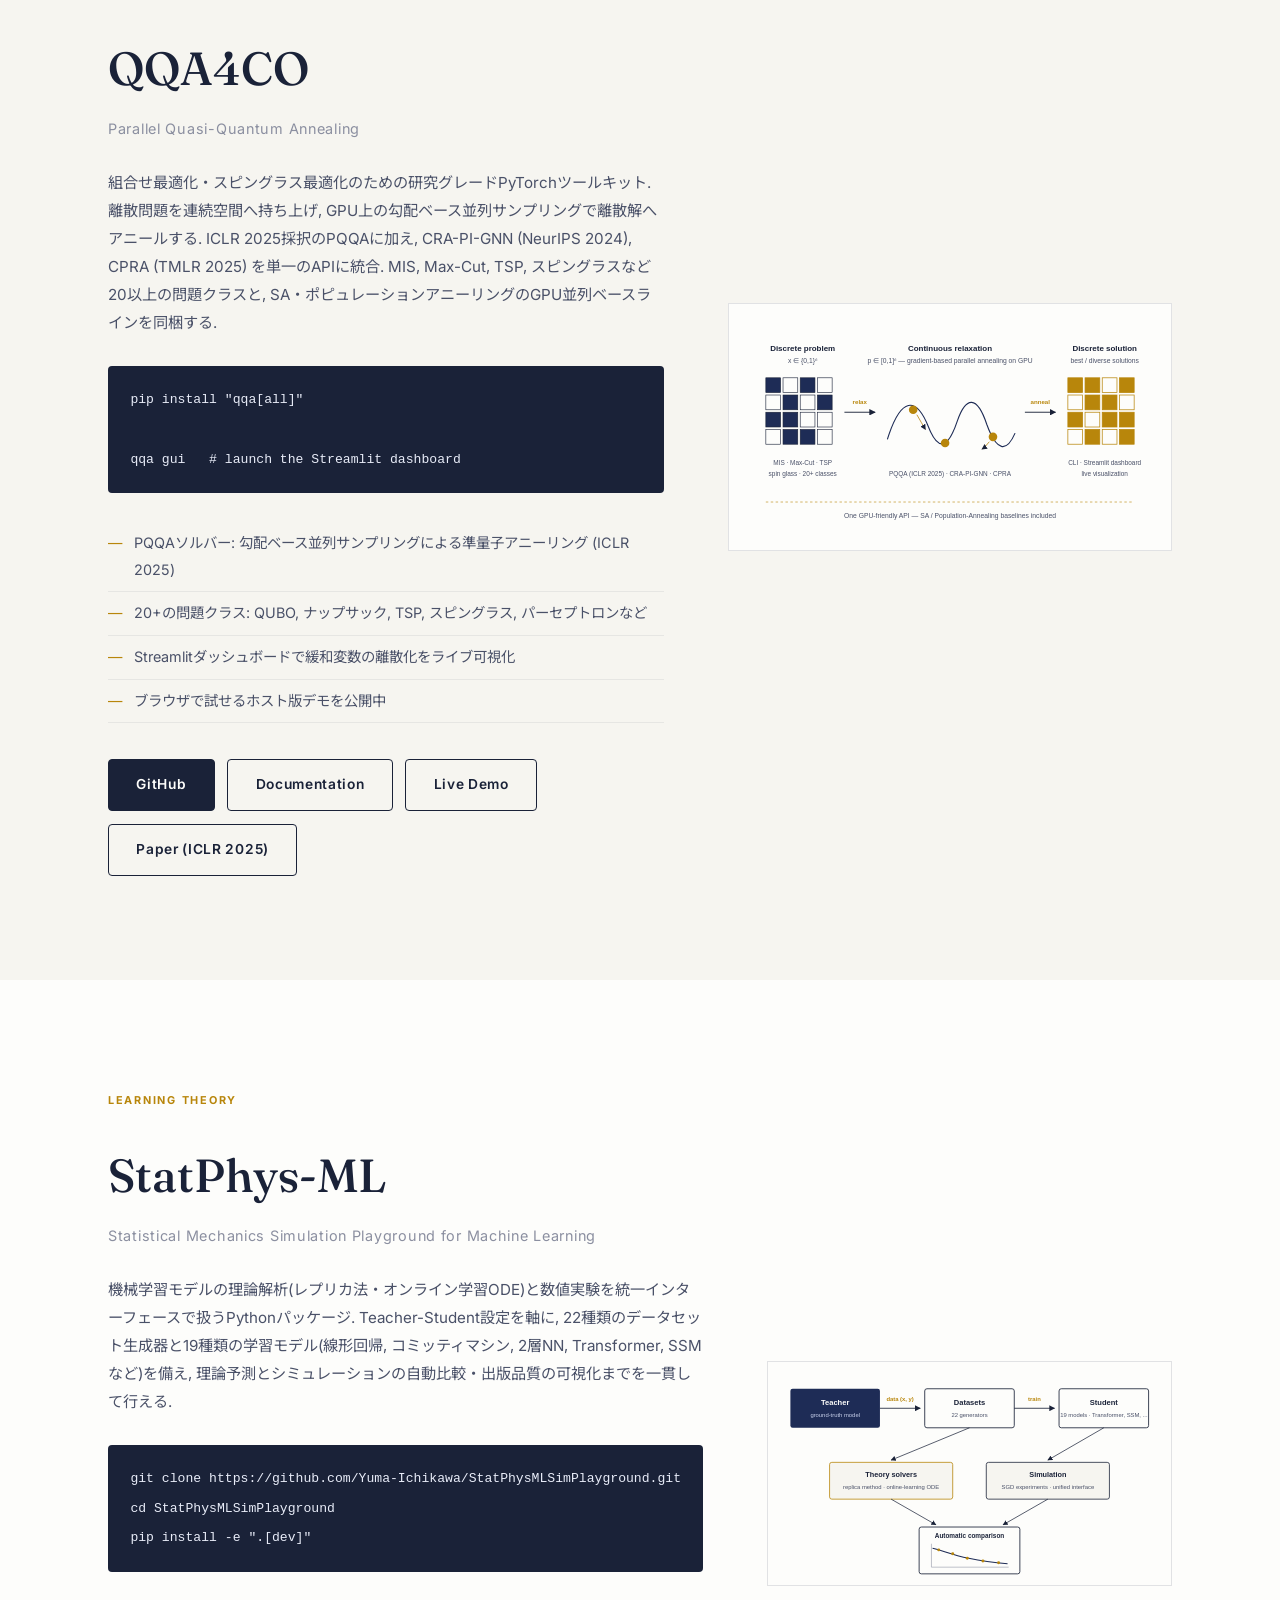
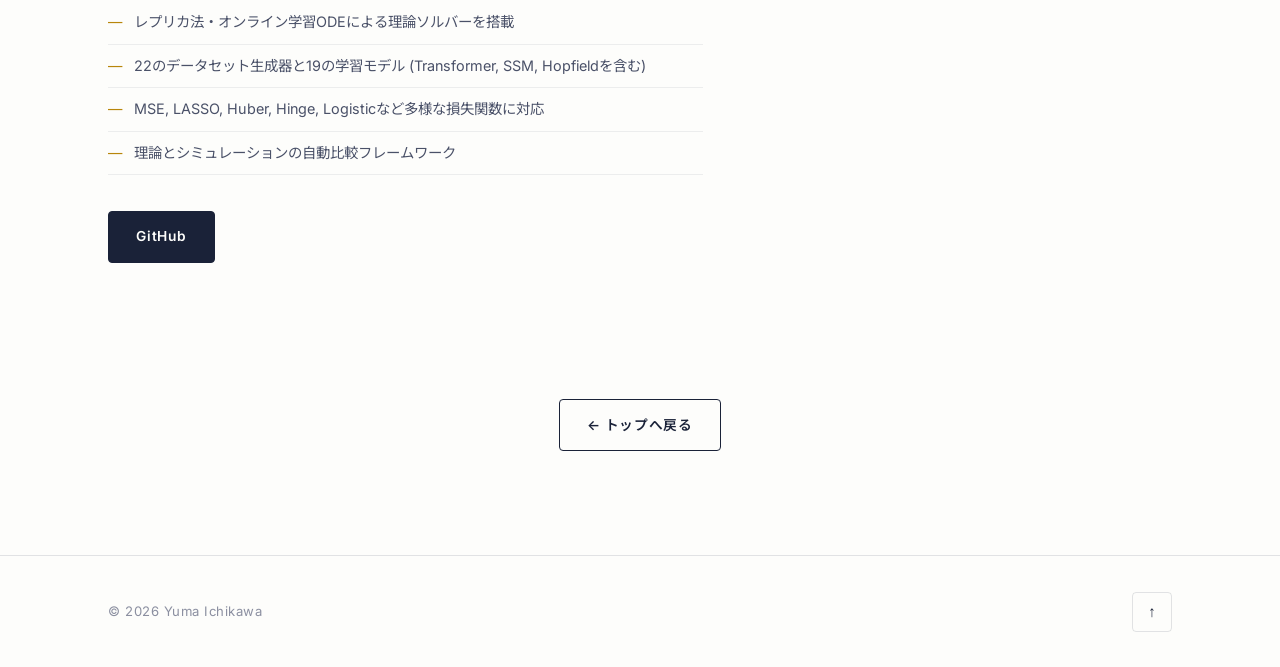
==== commit 1b14f0c8: "Refine: remove taglines, Research Director title, SVG concept diagrams on software page, conference-" ====
--- a/software.html
+++ b/software.html
@@ -95,12 +95,8 @@
           </div>
         </div>
 
-        <figure class="sw-art reveal">
-          <img src="assets/img/research-quantization.png" alt="A continuous wave discretizing into binary dots — the essence of quantization" loading="lazy" />
-          <figcaption>
-            <span class="ja">連続から離散へ — 量子化の本質</span>
-            <span class="en">From continuous to discrete — the essence of quantization</span>
-          </figcaption>
+        <figure class="sw-art sw-diagram reveal">
+          <img src="assets/img/diagram-onecomp.svg" alt="OneComp pipeline: FP16 LLM goes through AutoBit, quantization, and evaluation, producing a 1-bit model served by vLLM" loading="lazy" />
         </figure>
       </div>
     </div>
@@ -123,8 +119,7 @@
           <div class="sw-code">
             <pre><code>pip install "qqa[all]"
 
-qqa solve mis --nodes 10000   # CLI
-qqa gui                       # Streamlit dashboard</code></pre>
+qqa gui   # launch the Streamlit dashboard</code></pre>
           </div>
 
           <ul class="sw-features">
@@ -142,12 +137,8 @@
           </div>
         </div>
 
-        <figure class="sw-art reveal">
-          <img src="assets/img/hero-landscape.png" alt="Golden spheres settling into the valleys of an energy landscape — annealing toward optimal solutions" loading="lazy" />
-          <figcaption>
-            <span class="ja">エネルギーランドスケープの谷へ — アニーリングによる最適解探索</span>
-            <span class="en">Settling into the valleys of the energy landscape — annealing toward optima</span>
-          </figcaption>
+        <figure class="sw-art sw-diagram reveal">
+          <img src="assets/img/diagram-qqa4co.svg" alt="QQA4CO workflow: a discrete problem is relaxed into continuous space, annealed with gradient-based parallel sampling on GPU, and mapped back to discrete solutions" loading="lazy" />
         </figure>
       </div>
     </div>
@@ -185,12 +176,8 @@
           </div>
         </div>
 
-        <figure class="sw-art reveal">
-          <img src="assets/img/software-hierarchy.png" alt="A hierarchical structure branching from one coarse node into many fine nodes" loading="lazy" />
-          <figcaption>
-            <span class="ja">ミクロとマクロをつなぐ — 統計力学の階層的な視点</span>
-            <span class="en">Connecting micro and macro — the hierarchical viewpoint of statistical mechanics</span>
-          </figcaption>
+        <figure class="sw-art sw-diagram reveal">
+          <img src="assets/img/diagram-statphysml.svg" alt="StatPhys-ML framework: teacher-student setting where theory solvers (replica method, online ODEs) and simulations are compared automatically" loading="lazy" />
         </figure>
       </div>
     </div>
--- a/css/style.css
+++ b/css/style.css
@@ -372,6 +372,7 @@
 .sw-links { display: flex; gap: 0.8rem; flex-wrap: wrap; }
 .sw-art { margin: 0; }
 .sw-art img { width: 100%; height: auto; }
+.sw-diagram img { border: 1px solid var(--hairline); background: var(--paper); }
 
 .back-home { padding-top: 2rem; }
 
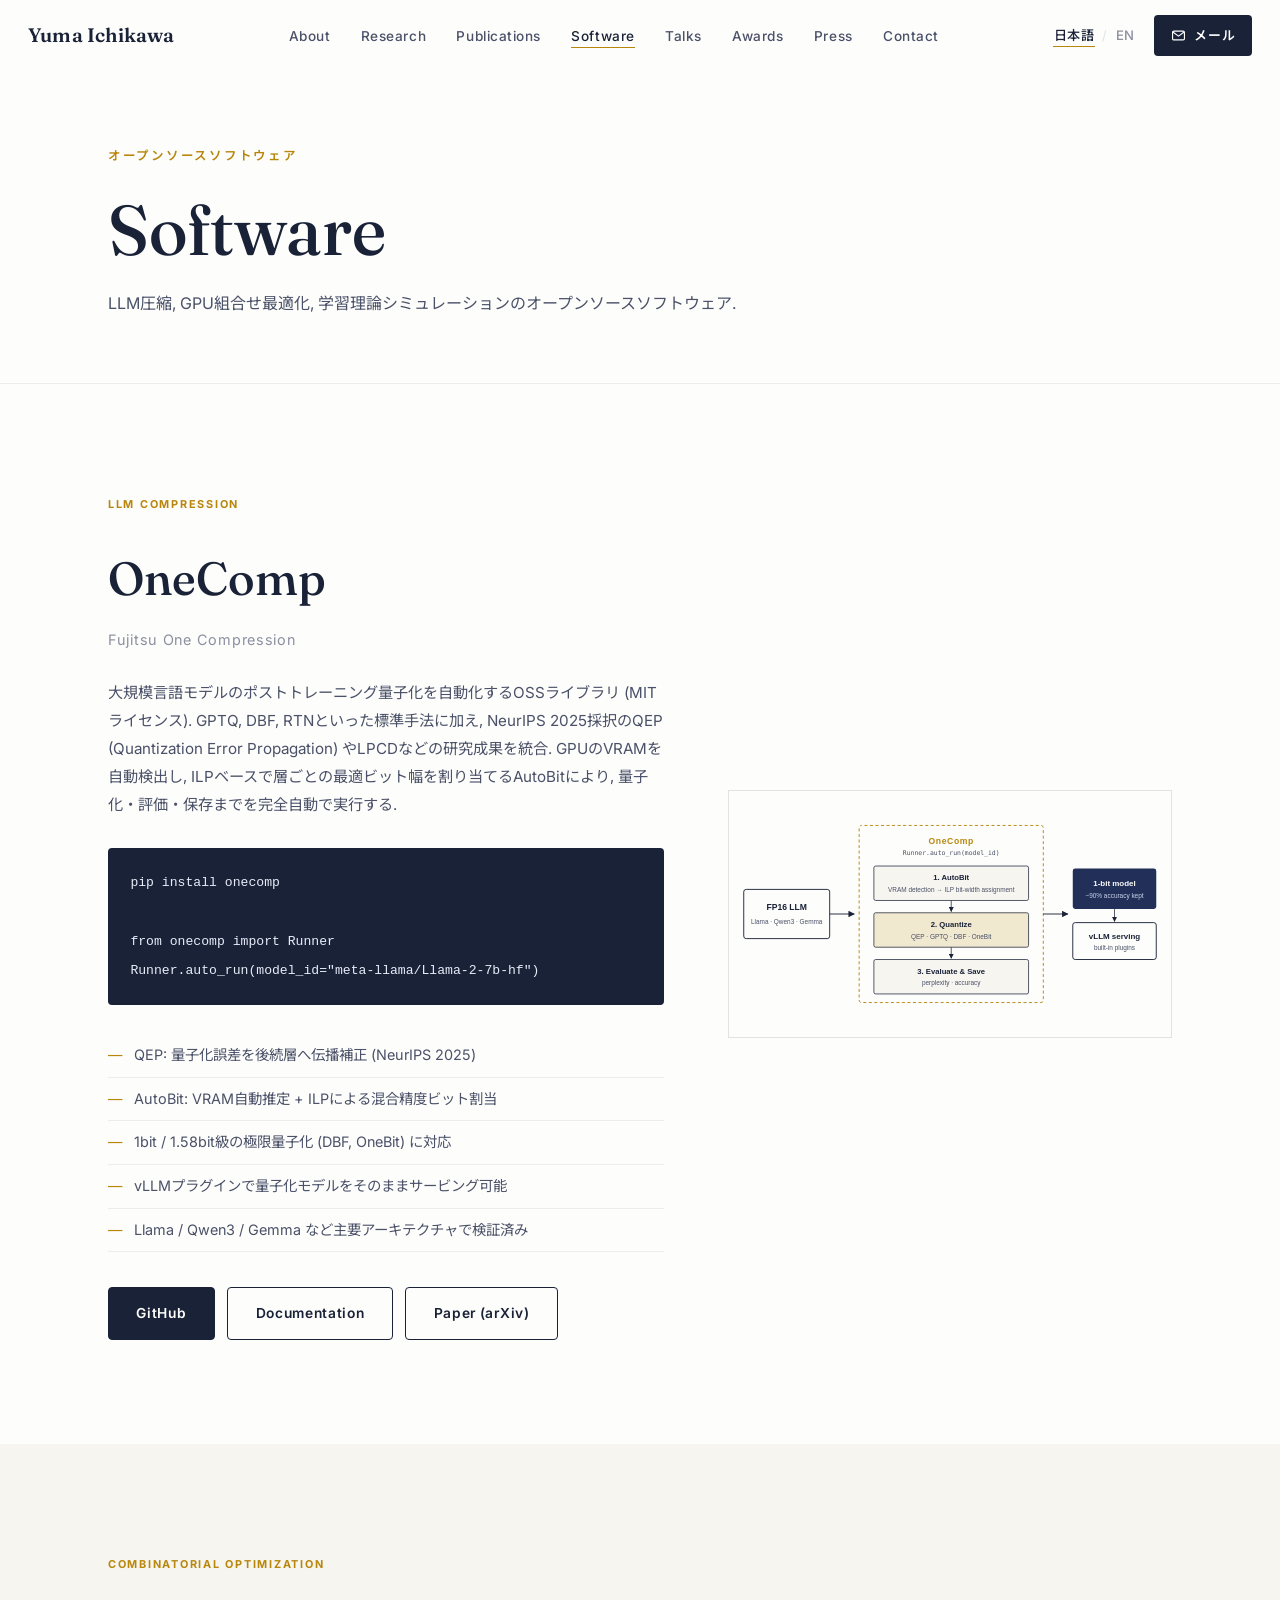
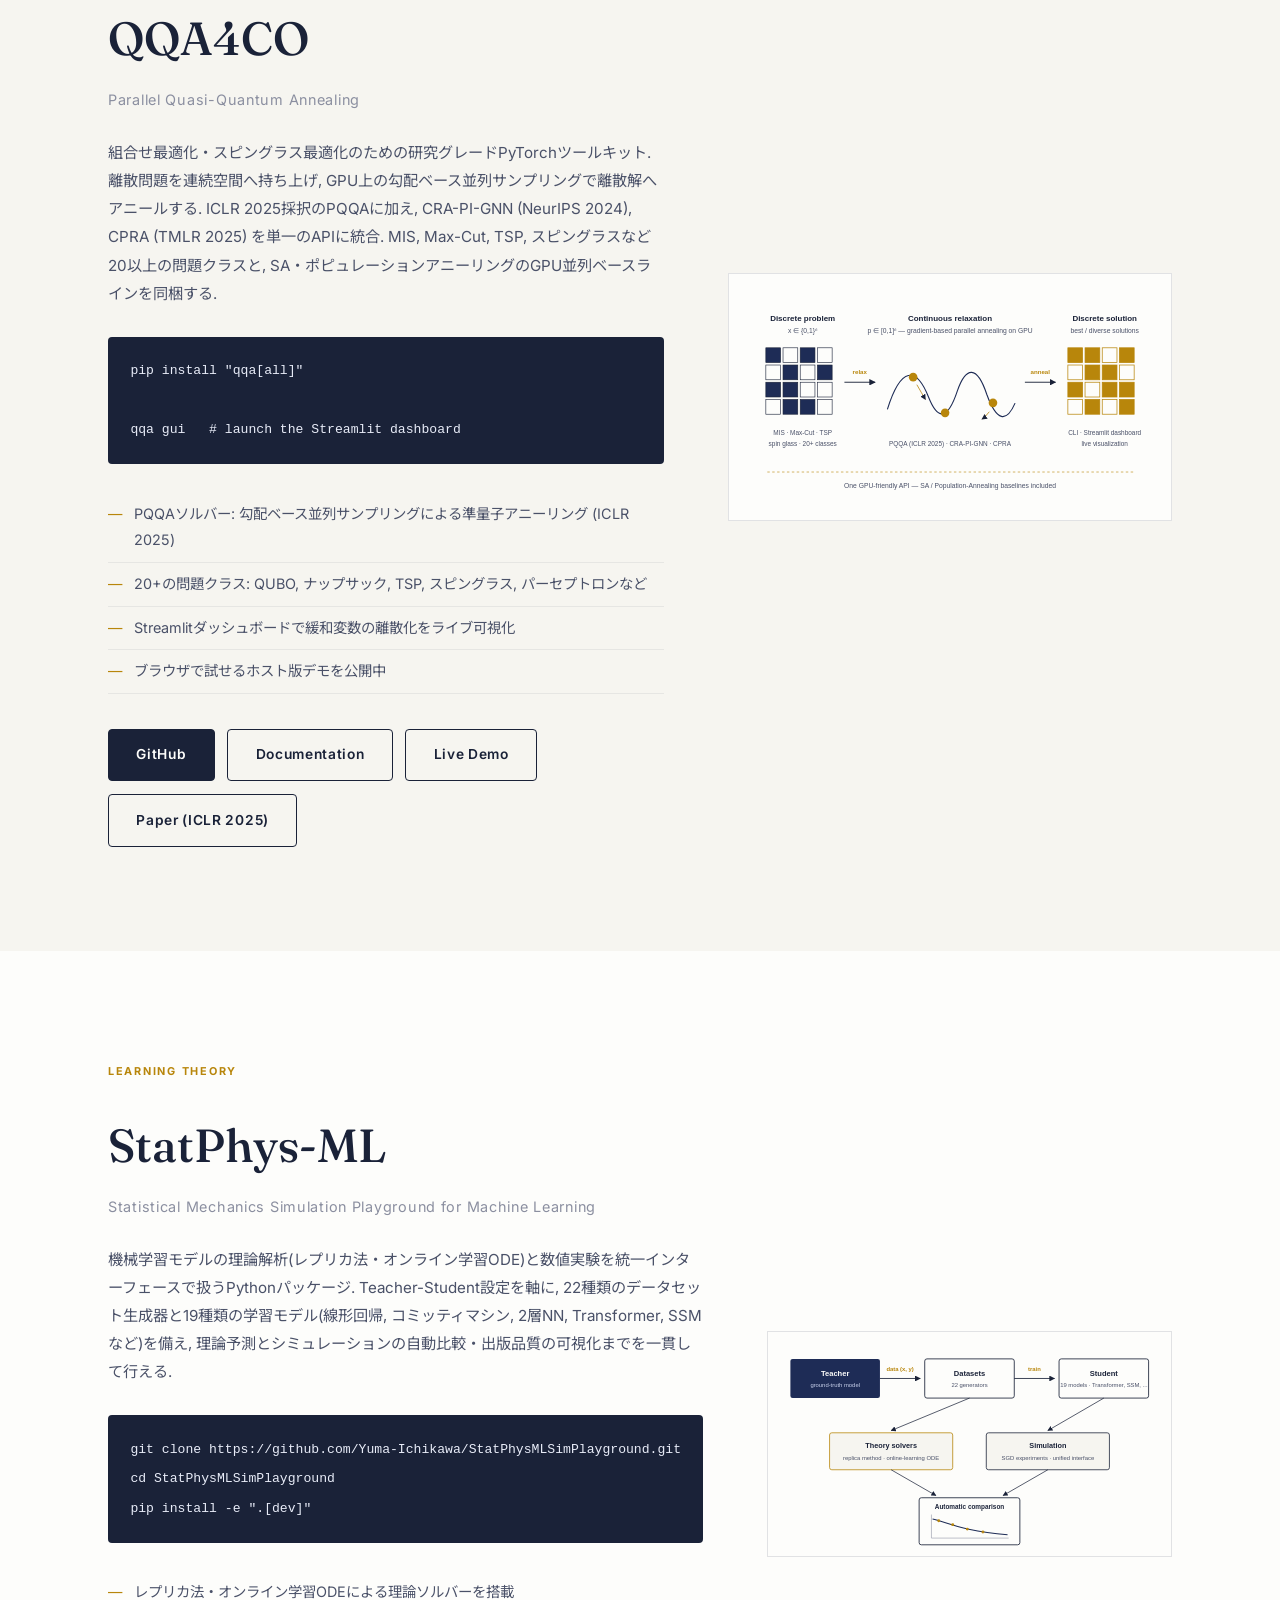
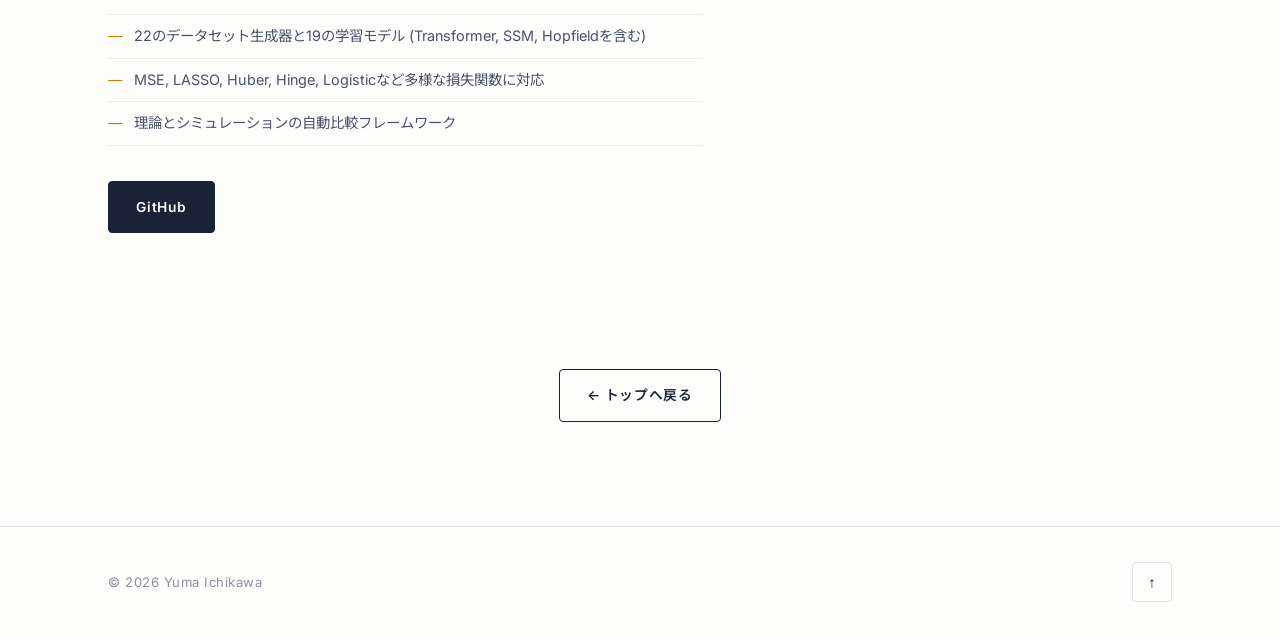
==== commit 940ae8dc: "Animate visuals with SVG, add prominent email CTA, remove subjective leads, add Fujitsu/RIKEN logos " ====
--- a/software.html
+++ b/software.html
@@ -37,10 +37,16 @@
       <li><a href="index.html#contact" class="nav-link">Contact</a></li>
     </ul>
 
-    <div class="lang-switch" role="group" aria-label="Language">
-      <button class="lang-btn" id="langJa" data-set-lang="ja">日本語</button>
-      <span class="lang-sep">/</span>
-      <button class="lang-btn" id="langEn" data-set-lang="en">EN</button>
+    <div class="nav-right">
+      <div class="lang-switch" role="group" aria-label="Language">
+        <button class="lang-btn" id="langJa" data-set-lang="ja">日本語</button>
+        <span class="lang-sep">/</span>
+        <button class="lang-btn" id="langEn" data-set-lang="en">EN</button>
+      </div>
+      <a class="btn-mail" href="mailto:ichikawa.yuma@fujitsu.com">
+        <svg viewBox="0 0 24 24" fill="none" stroke="currentColor" stroke-width="1.8" aria-hidden="true"><rect x="2.5" y="5" width="19" height="14" rx="2"/><path d="M3 6.5 12 13l9-6.5"/></svg>
+        <span class="btn-mail-label"><span class="ja">メール</span><span class="en">Email</span></span>
+      </a>
     </div>
   </nav>
 </header>
@@ -53,8 +59,8 @@
       <p class="hero-kicker reveal"><span class="ja">オープンソースソフトウェア</span><span class="en">Open-Source Software</span></p>
       <h1 class="page-title reveal">Software</h1>
       <p class="page-lead reveal">
-        <span class="ja">理論研究の成果を, 実際に動くツールとして公開しています。LLMの極限圧縮, GPU組合せ最適化, 学習理論のシミュレーション — すべて pip install から始められます。</span>
-        <span class="en">Theory shipped as working tools: extreme LLM compression, GPU combinatorial optimization, and learning-theory simulation — all one pip install away.</span>
+        <span class="ja">LLM圧縮, GPU組合せ最適化, 学習理論シミュレーションのオープンソースソフトウェア.</span>
+        <span class="en">Open-source software for LLM compression, GPU combinatorial optimization, and learning-theory simulation.</span>
       </p>
     </div>
   </section>
--- a/css/style.css
+++ b/css/style.css
@@ -101,6 +101,19 @@
 .lang-btn:hover { color: var(--ink); }
 .lang-sep { color: var(--hairline); font-size: 0.8rem; }
 
+.nav-right { display: flex; align-items: center; gap: 1.2rem; flex-shrink: 0; }
+
+.btn-mail {
+  display: inline-flex; align-items: center; gap: 0.5rem;
+  padding: 0.52rem 1.05rem; border-radius: var(--radius);
+  background: var(--ink); color: #fff;
+  font-size: 0.8rem; font-weight: 600; letter-spacing: 0.05em;
+  transition: background 0.25s ease, transform 0.25s ease;
+  white-space: nowrap;
+}
+.btn-mail:hover { background: var(--gold); transform: translateY(-1px); }
+.btn-mail svg { width: 15px; height: 15px; flex-shrink: 0; }
+
 .nav-toggle {
   display: none; flex-direction: column; justify-content: center; gap: 6px;
   width: 36px; height: 36px; background: none; border: none; cursor: pointer;
@@ -161,6 +174,28 @@
 .btn-solid:hover { background: var(--navy); border-color: var(--navy); transform: translateY(-2px); }
 .btn-line { background: transparent; color: var(--ink); }
 .btn-line:hover { background: var(--ink); color: var(--paper); transform: translateY(-2px); }
+.btn-gold { background: var(--gold); border-color: var(--gold); color: #fff; }
+.btn-gold:hover { background: #9a7009; border-color: #9a7009; transform: translateY(-2px); }
+.btn svg { width: 16px; height: 16px; flex-shrink: 0; }
+
+.hero-mail { margin: -1.4rem 0 2.2rem; font-size: 0.92rem; }
+.hero-mail a {
+  color: var(--ink-soft); font-weight: 500; letter-spacing: 0.03em;
+  border-bottom: 1px solid var(--hairline); padding-bottom: 1px;
+  transition: color 0.25s ease, border-color 0.25s ease;
+}
+.hero-mail a:hover { color: var(--gold); border-color: var(--gold); }
+
+.hero-affil { display: flex; align-items: center; gap: 1.8rem; margin: 0 0 1.9rem; }
+.hero-affil img { display: block; }
+.hero-affil-fujitsu { height: 22px; width: auto; }
+.hero-affil-riken { display: inline-flex; align-items: center; gap: 0.5rem; }
+.hero-affil-riken img { height: 26px; width: auto; }
+.hero-affil-riken span {
+  font-size: 0.82rem; font-weight: 600; letter-spacing: 0.08em; color: var(--ink-soft);
+}
+.hero-affil a { opacity: 0.85; transition: opacity 0.25s ease; }
+.hero-affil a:hover { opacity: 1; }
 
 .hero-socials { display: flex; gap: 1.5rem; flex-wrap: wrap; }
 .hero-socials a {
@@ -230,16 +265,13 @@
 .about-facts .muted { color: var(--ink-dim); font-size: 0.84rem; }
 .about-facts a { border-bottom: 1px solid var(--hairline); }
 .about-facts a:hover { border-color: var(--gold); color: var(--gold); }
+.aff-logo { display: block; margin-bottom: 0.45rem; }
+.aff-logo-fujitsu { height: 17px; width: auto; }
+.aff-logo-riken { height: 22px; width: auto; }
 
 /* ==========================================================================
    Research
    ========================================================================== */
-.research-lead { max-width: 46rem; margin-bottom: 3.4rem; }
-.research-lead p {
-  margin: 0; font-family: var(--serif); font-size: 1.22rem; line-height: 2;
-  color: var(--ink); font-weight: 500;
-}
-
 .research-grid { display: grid; grid-template-columns: repeat(2, 1fr); gap: 0; border-top: 1px solid var(--hairline); }
 .research-card {
   padding: 2.2rem 2rem 2.2rem 0;
@@ -303,9 +335,6 @@
 /* ==========================================================================
    Software (top-page cards)
    ========================================================================== */
-.software-lead { max-width: 46rem; margin-bottom: 3rem; }
-.software-lead p { margin: 0; font-family: var(--serif); font-size: 1.22rem; line-height: 2; font-weight: 500; }
-
 .software-grid { display: grid; grid-template-columns: repeat(3, 1fr); gap: 1.6rem; }
 .software-card {
   display: flex; flex-direction: column;
@@ -485,6 +514,8 @@
 }
 
 @media (max-width: 820px) {
+  .btn-mail-label { display: none; }
+  .btn-mail { padding: 0.52rem 0.7rem; }
   .nav-links {
     position: fixed; top: var(--header-h); left: 0; right: 0; bottom: 0;
     background: var(--paper); flex-direction: column; padding: 2.4rem 28px; gap: 1.5rem;
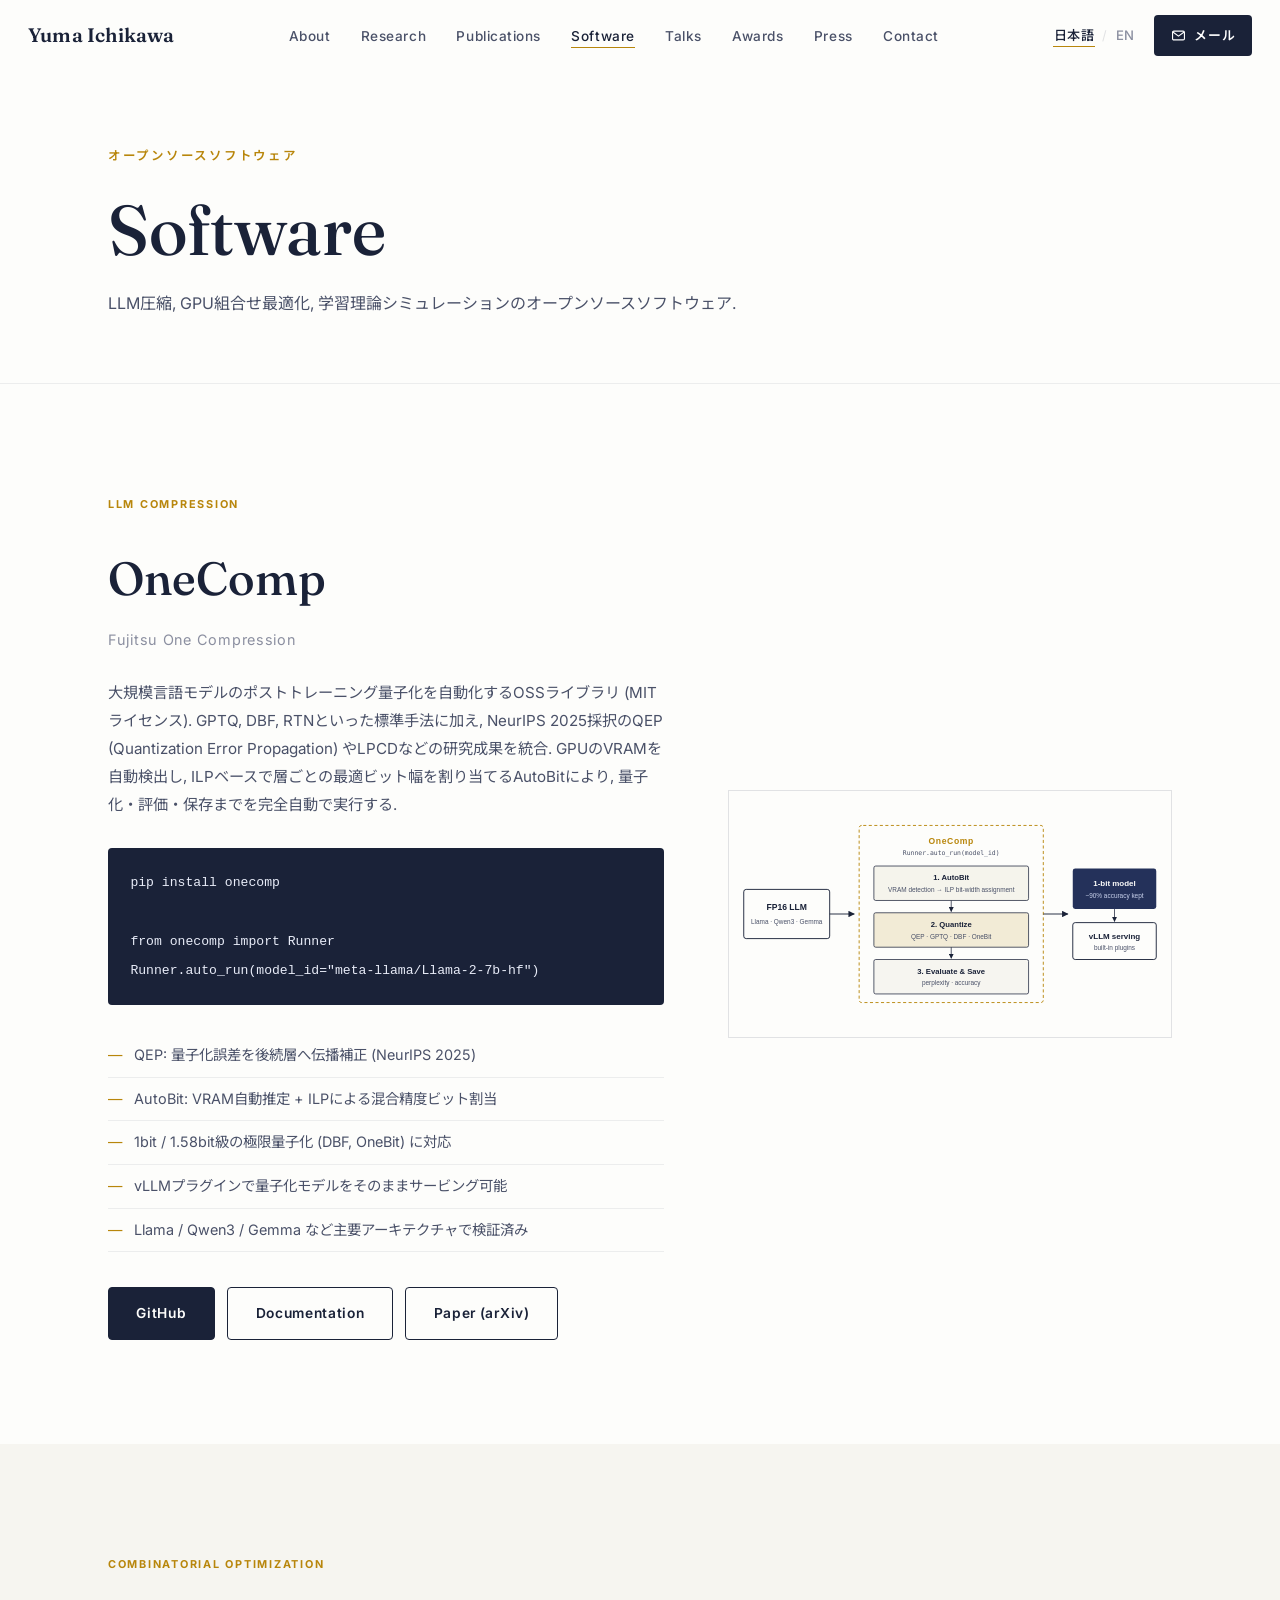
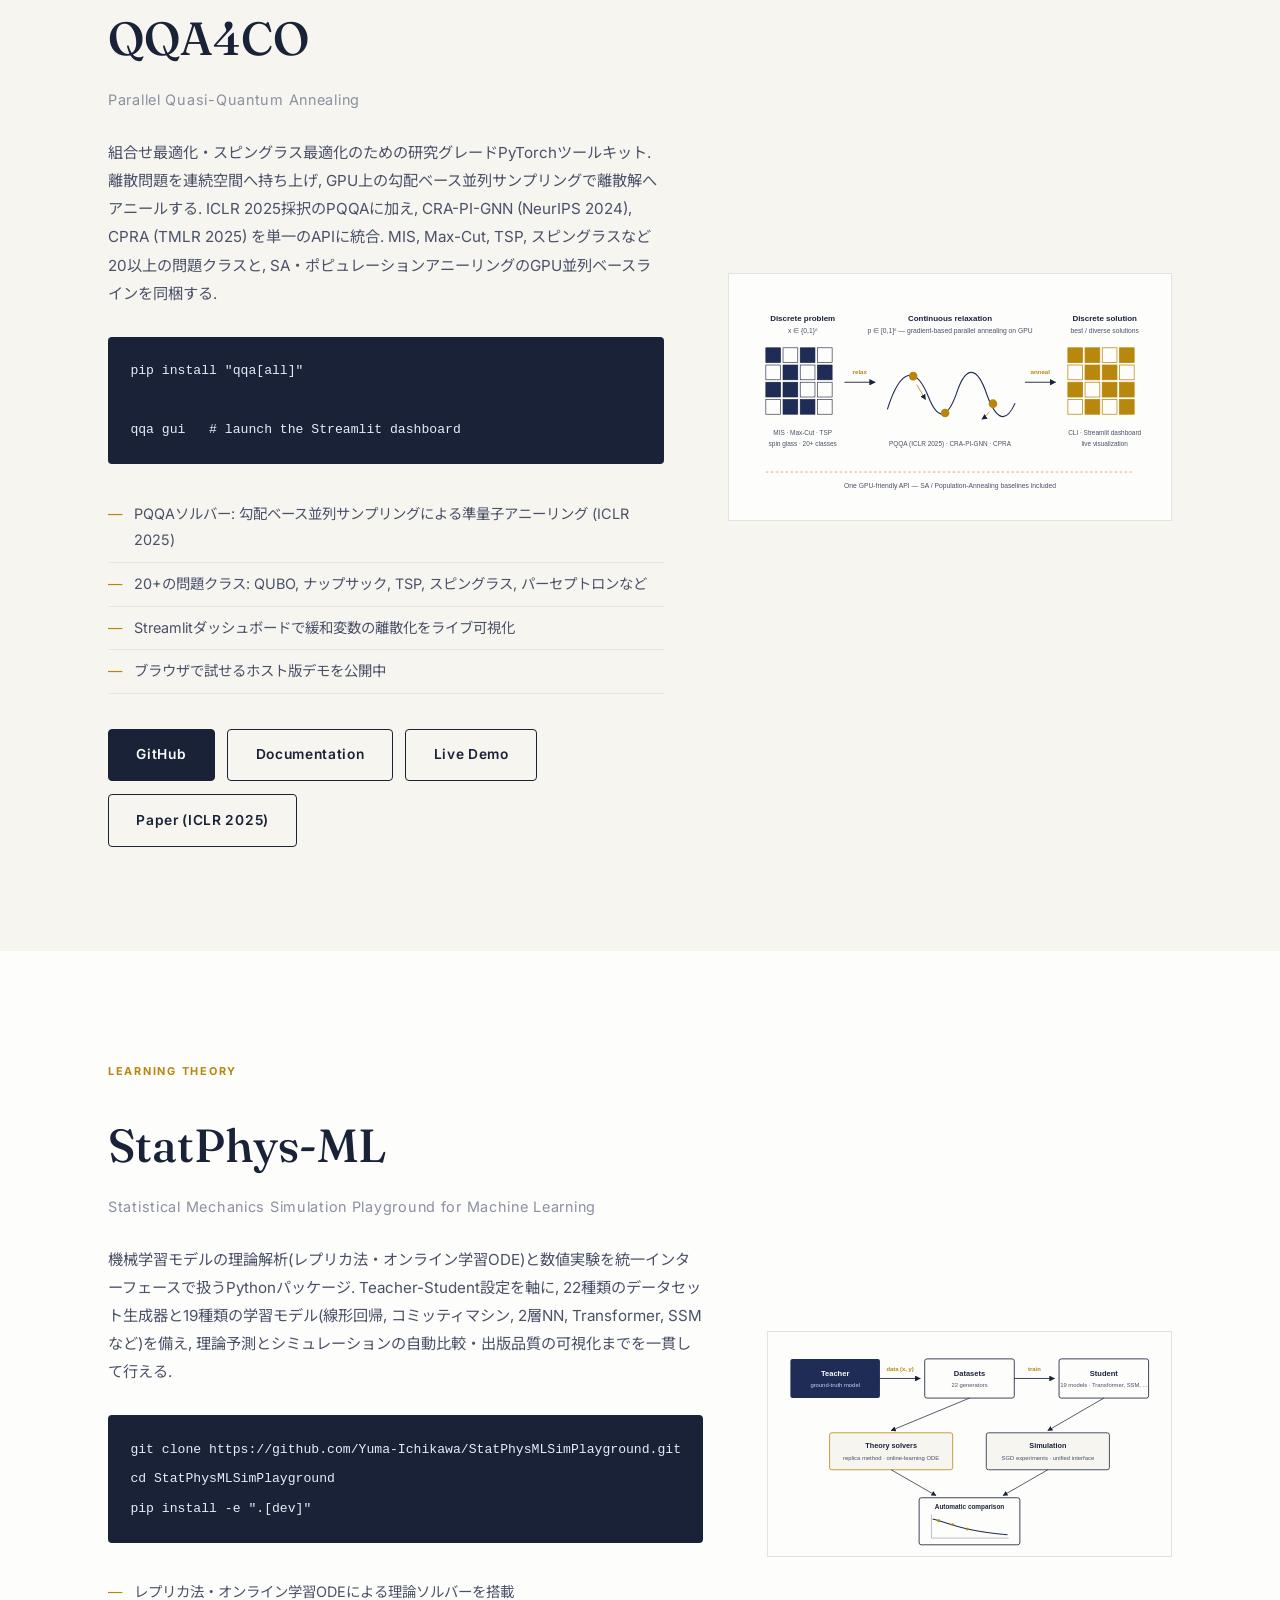
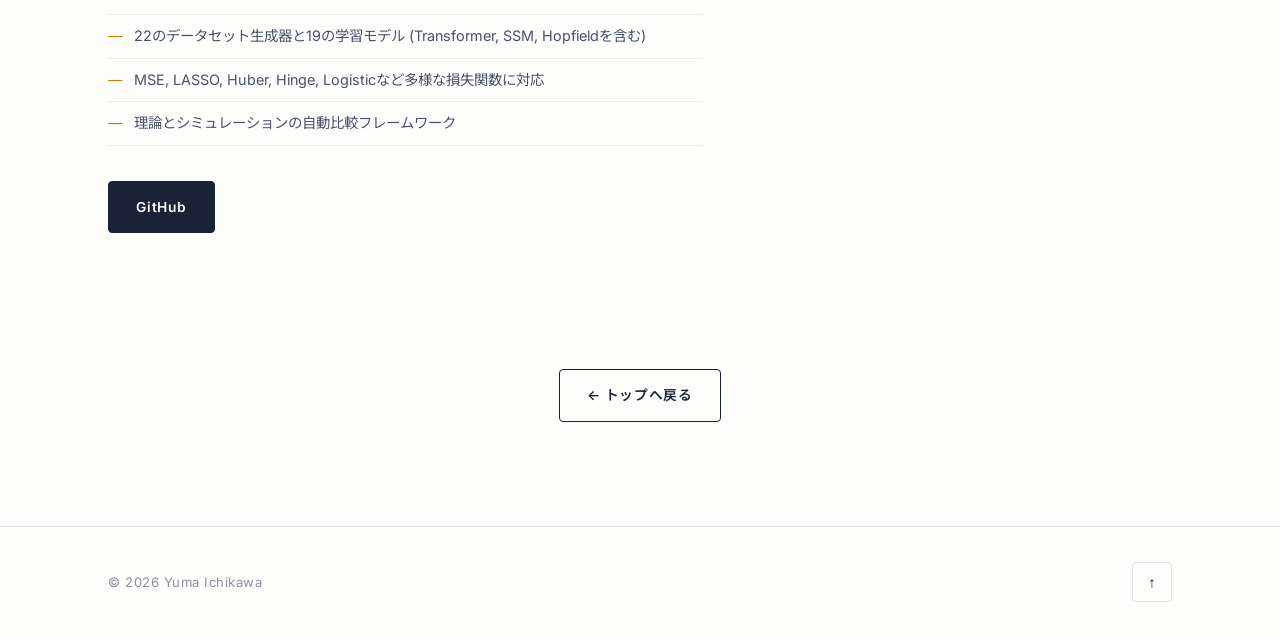
==== commit 672a2d40: "Fix mobile nav: move language switch and email link into the slide-out menu to stop header overflow/" ====
--- a/software.html
+++ b/software.html
@@ -27,6 +27,13 @@
     </button>
 
     <ul class="nav-links" id="navLinks">
+      <li class="nav-mobile-only">
+        <div class="lang-switch" role="group" aria-label="Language">
+          <button class="lang-btn" data-set-lang="ja">日本語</button>
+          <span class="lang-sep">/</span>
+          <button class="lang-btn" data-set-lang="en">EN</button>
+        </div>
+      </li>
       <li><a href="index.html#about" class="nav-link">About</a></li>
       <li><a href="index.html#research" class="nav-link">Research</a></li>
       <li><a href="index.html#publications" class="nav-link">Publications</a></li>
@@ -35,6 +42,12 @@
       <li><a href="index.html#awards" class="nav-link">Awards</a></li>
       <li><a href="index.html#press" class="nav-link">Press</a></li>
       <li><a href="index.html#contact" class="nav-link">Contact</a></li>
+      <li class="nav-mobile-only">
+        <a class="btn-mail" href="mailto:ichikawa.yuma@fujitsu.com">
+          <svg viewBox="0 0 24 24" fill="none" stroke="currentColor" stroke-width="1.8" aria-hidden="true"><rect x="2.5" y="5" width="19" height="14" rx="2"/><path d="M3 6.5 12 13l9-6.5"/></svg>
+          <span class="btn-mail-label"><span class="ja">メール</span><span class="en">Email</span></span>
+        </a>
+      </li>
     </ul>
 
     <div class="nav-right">
--- a/css/style.css
+++ b/css/style.css
@@ -90,6 +90,8 @@
 .nav-link:hover, .nav-link.is-current { color: var(--ink); }
 .nav-link:hover::after, .nav-link.is-current::after { width: 100%; }
 
+.nav-mobile-only { display: none; }
+
 .lang-switch { display: flex; align-items: center; gap: 0.45rem; flex-shrink: 0; }
 .lang-btn {
   background: none; border: none; padding: 2px 1px; cursor: pointer;
@@ -514,11 +516,11 @@
 }
 
 @media (max-width: 820px) {
-  .btn-mail-label { display: none; }
-  .btn-mail { padding: 0.52rem 0.7rem; }
+  .nav-right { display: none; }
   .nav-links {
     position: fixed; top: var(--header-h); left: 0; right: 0; bottom: 0;
-    background: var(--paper); flex-direction: column; padding: 2.4rem 28px; gap: 1.5rem;
+    background: var(--paper); flex-direction: column; align-items: stretch;
+    padding: 2rem 28px 2.4rem; gap: 1.3rem; overflow-y: auto;
     transform: translateX(100%); transition: transform 0.35s ease; z-index: 90;
     border-top: 1px solid var(--hairline-soft);
   }
@@ -527,6 +529,17 @@
   .nav-toggle { display: flex; }
   .nav-toggle.is-open span:nth-child(1) { transform: translateY(4px) rotate(45deg); }
   .nav-toggle.is-open span:nth-child(2) { width: 100%; transform: translateY(-3.5px) rotate(-45deg); }
+
+  .nav-mobile-only { display: block; }
+  .nav-mobile-only .lang-switch {
+    justify-content: center; gap: 0.6rem; padding-bottom: 1.1rem;
+    border-bottom: 1px solid var(--hairline-soft);
+  }
+  .nav-mobile-only .lang-btn { font-size: 0.95rem; }
+  .nav-mobile-only .btn-mail {
+    justify-content: center; width: 100%; padding: 0.85rem 1rem;
+  }
+  .nav-mobile-only .btn-mail-label { display: inline; }
 }
 
 @media (max-width: 640px) {
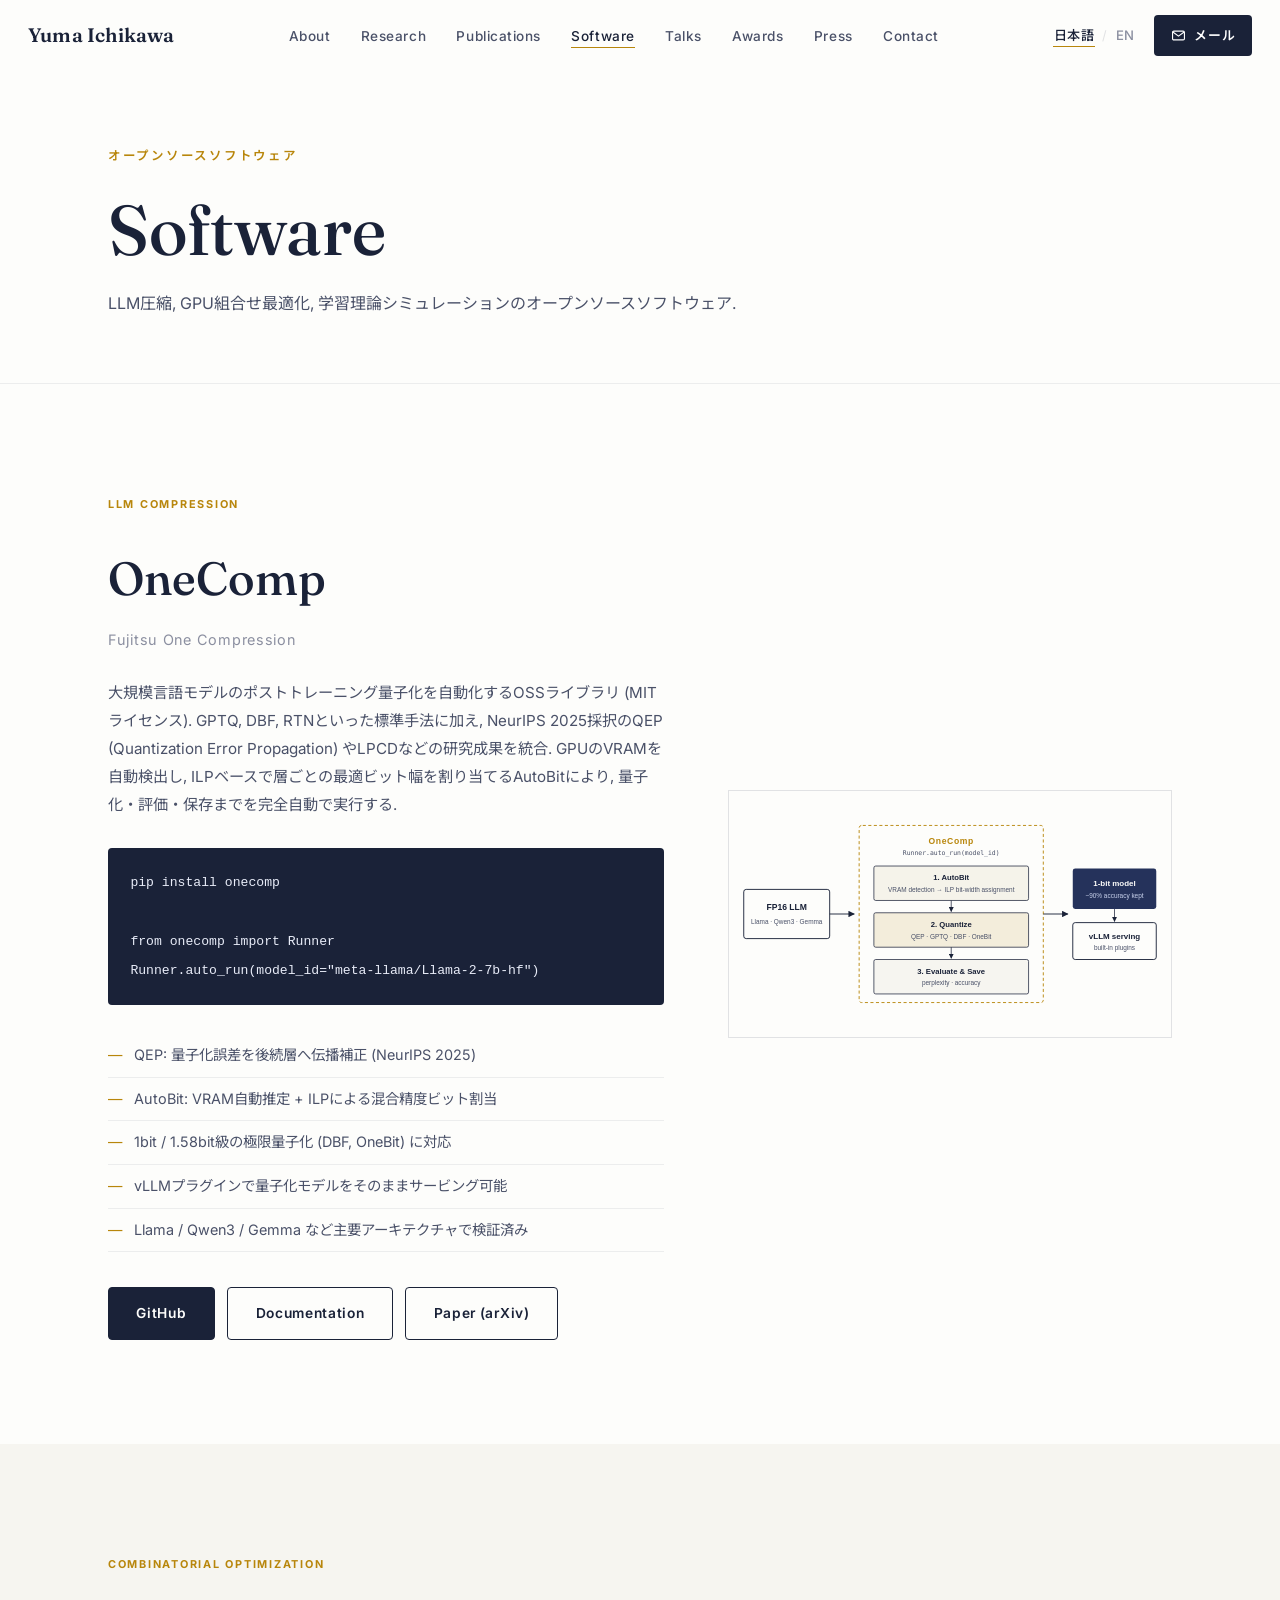
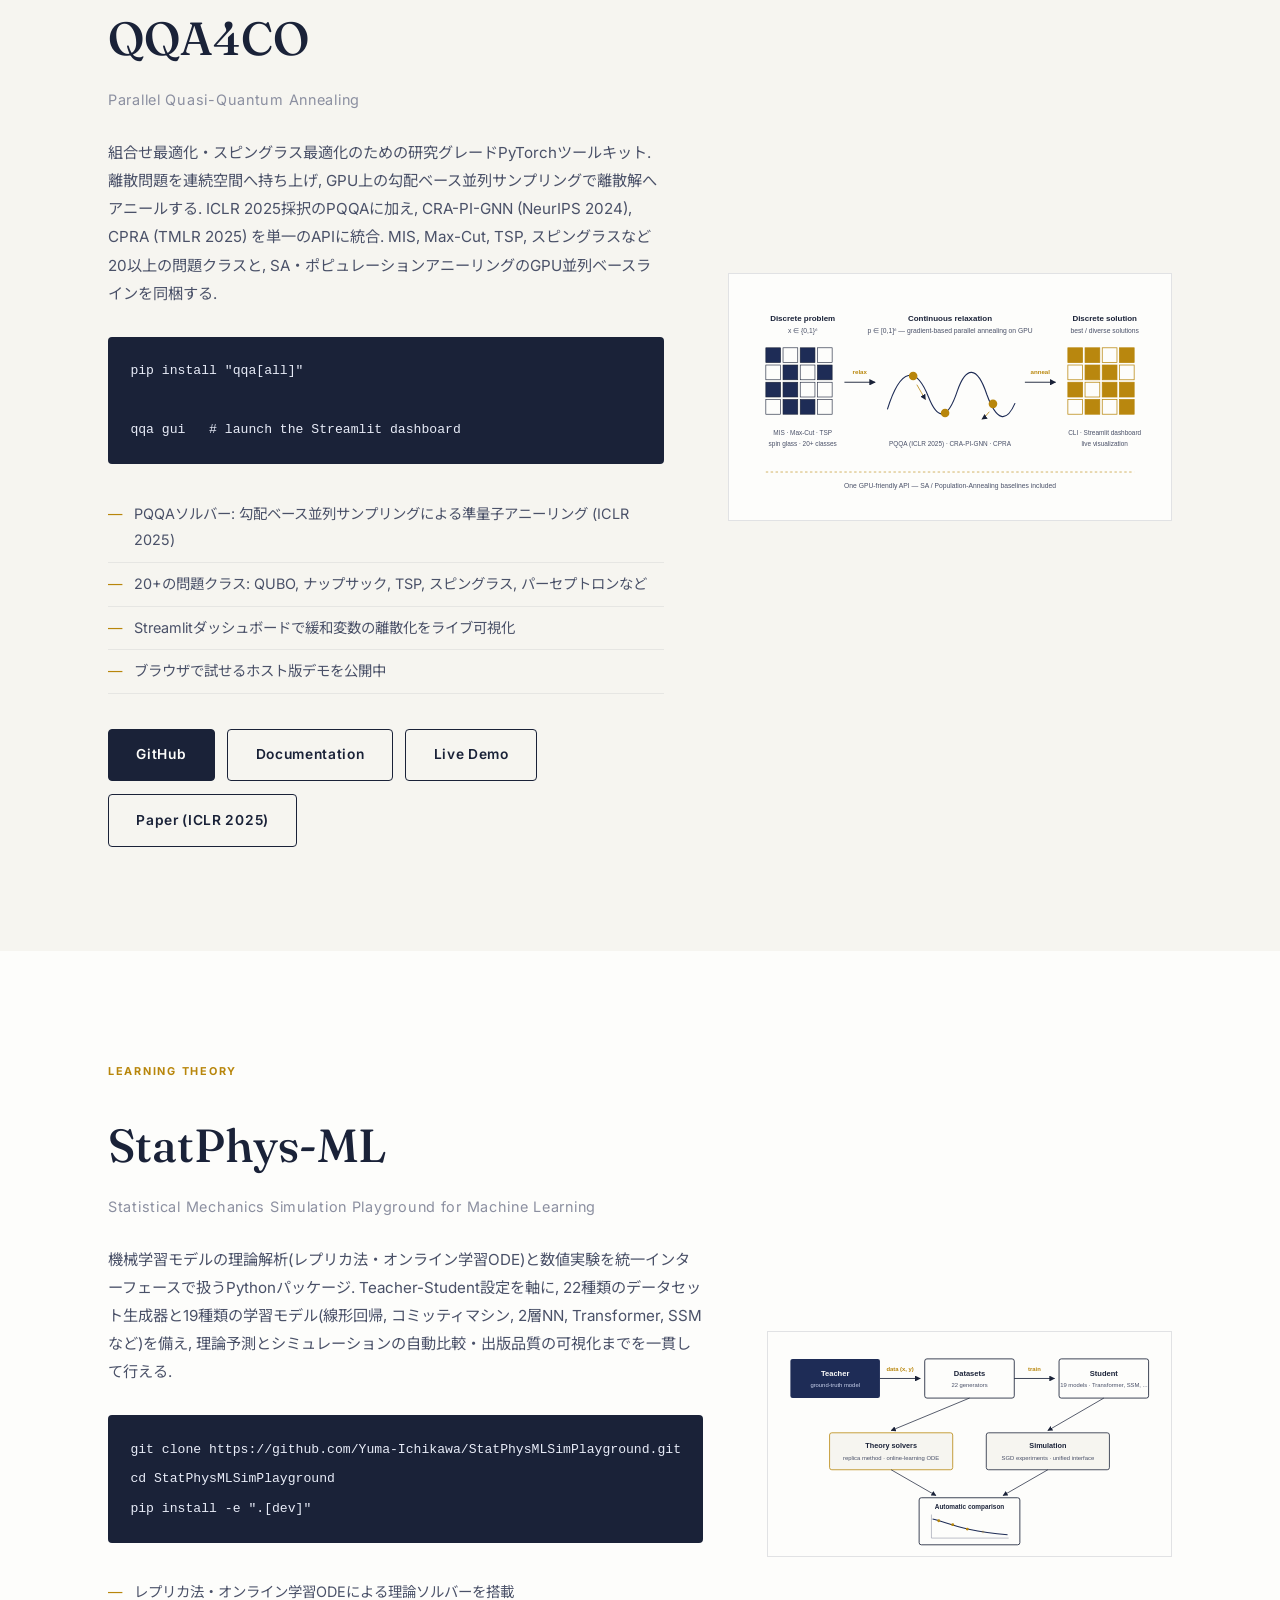
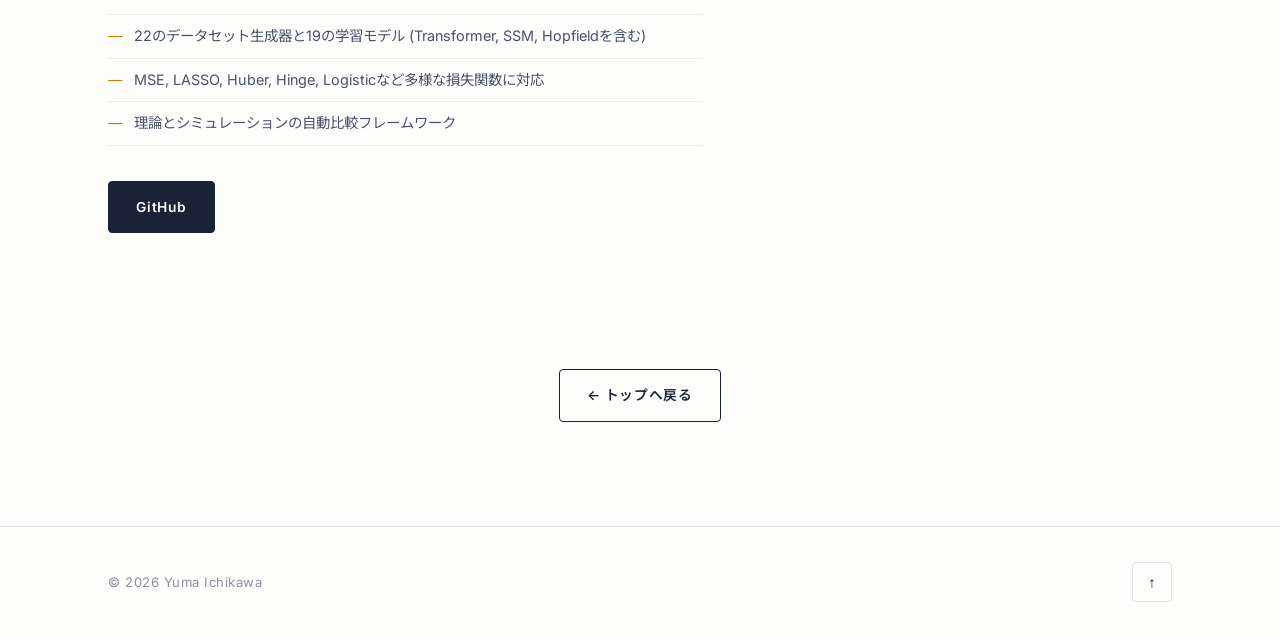
==== commit 17bbfe92: "Proofread copy: consistent comma/period punctuation in Japanese, minor Japanese and English wording " ====
--- a/software.html
+++ b/software.html
@@ -174,7 +174,7 @@
 
           <p class="sw-desc">
             <span class="ja">機械学習モデルの理論解析(レプリカ法・オンライン学習ODE)と数値実験を統一インターフェースで扱うPythonパッケージ. Teacher-Student設定を軸に, 22種類のデータセット生成器と19種類の学習モデル(線形回帰, コミッティマシン, 2層NN, Transformer, SSMなど)を備え, 理論予測とシミュレーションの自動比較・出版品質の可視化までを一貫して行える.</span>
-            <span class="en">A Python package unifying theoretical analysis (replica method, online-learning ODEs) and numerical experiments for machine learning under a single interface. Built around the teacher-student setting, it ships 22 dataset generators and 19 learning models (linear, committee machines, two-layer networks, Transformers, SSMs, ...), with automatic theory-vs-simulation comparison and publication-quality visualization.</span>
+            <span class="en">A Python package unifying theoretical analysis (replica method, online-learning ODEs) and numerical experiments for machine learning under a single interface. Built around the teacher-student setting, it ships 22 dataset generators and 19 learning models (linear regression, committee machines, two-layer networks, Transformers, SSMs, and more), with automatic theory-vs-simulation comparison and publication-quality visualization.</span>
           </p>
 
           <div class="sw-code">
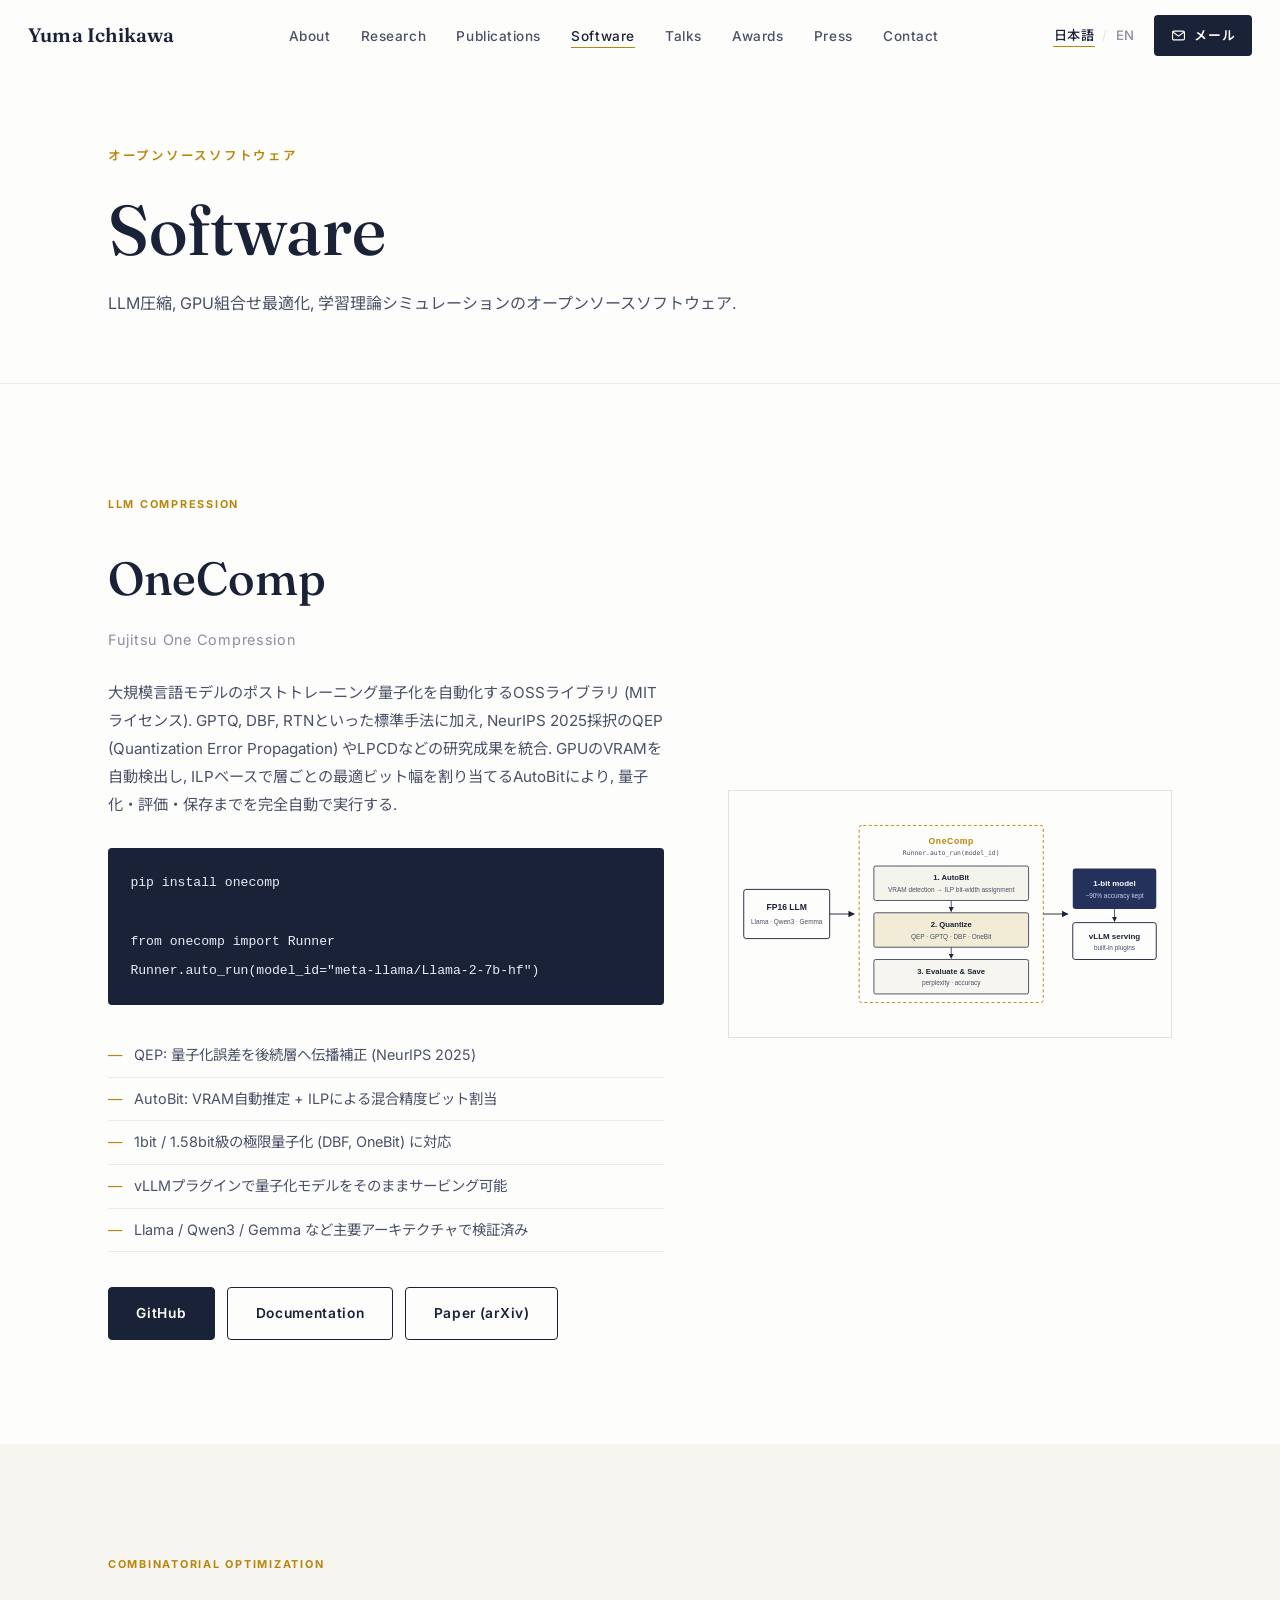
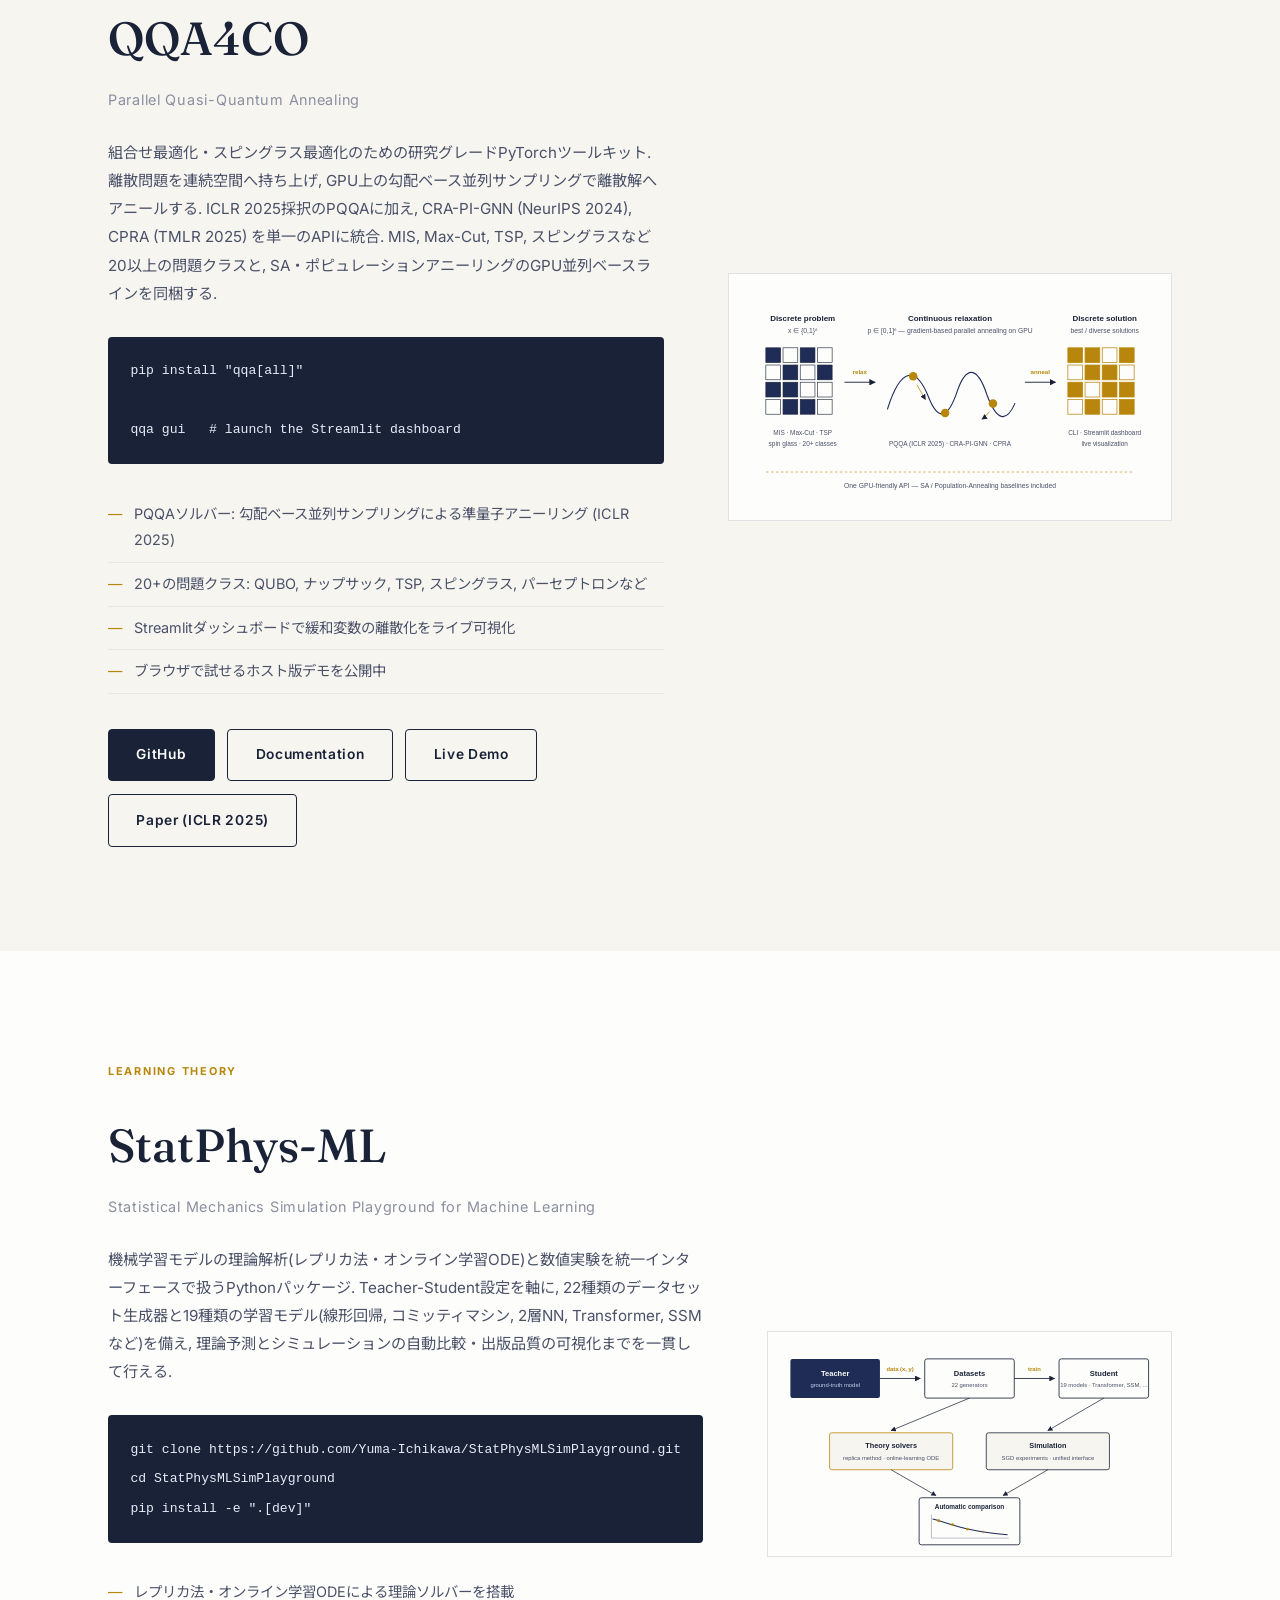
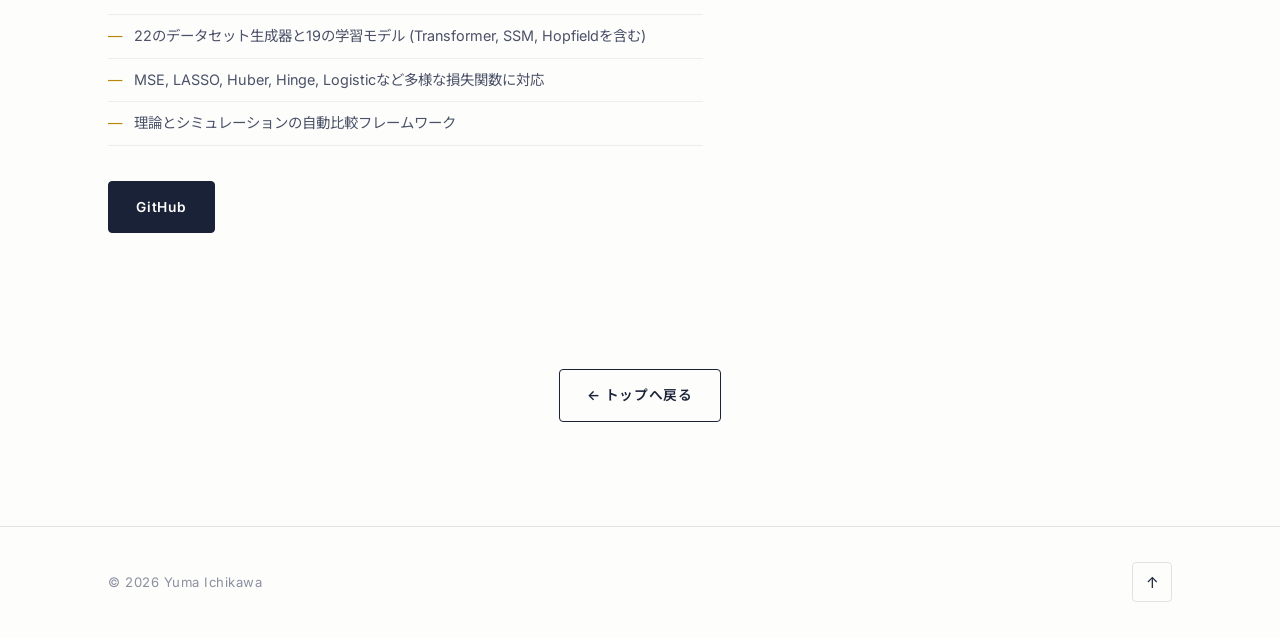
==== commit dbd8c2c2: "Fix iOS Safari rendering bugs, update STE paper to ICML 2026, add favicon and premium visual polish " ====
--- a/software.html
+++ b/software.html
@@ -7,7 +7,8 @@
 <meta name="description" content="Open-source software by Yuma Ichikawa: OneComp (LLM compression), QQA4CO (GPU combinatorial optimization), StatPhys-ML (statistical mechanics of machine learning)." />
 <meta name="theme-color" content="#fdfdfb" />
 
-<link rel="icon" href="data:," />
+<link rel="icon" type="image/svg+xml" href="assets/img/favicon.svg" />
+<link rel="mask-icon" href="assets/img/favicon.svg" color="#1e2c56" />
 <link rel="preconnect" href="https://fonts.googleapis.com" />
 <link rel="preconnect" href="https://fonts.gstatic.com" crossorigin />
 <link href="https://fonts.googleapis.com/css2?family=Fraunces:ital,opsz,wght@0,9..144,300..700;1,9..144,300..700&family=Inter:wght@400;500;600;700&family=Noto+Sans+JP:wght@400;500;700&family=Noto+Serif+JP:wght@500;600&display=swap" rel="stylesheet" />
--- a/css/style.css
+++ b/css/style.css
@@ -20,8 +20,11 @@
   --header-h: 72px;
 }
 
-* { box-sizing: border-box; }
-html { scroll-behavior: smooth; scroll-padding-top: calc(var(--header-h) + 12px); }
+* { box-sizing: border-box; -webkit-tap-highlight-color: transparent; }
+html {
+  scroll-behavior: smooth; scroll-padding-top: calc(var(--header-h) + 12px);
+  -webkit-text-size-adjust: 100%; text-size-adjust: 100%;
+}
 
 body {
   margin: 0;
@@ -41,7 +44,17 @@
 h1, h2, h3 { margin: 0; font-weight: 600; }
 img { max-width: 100%; display: block; }
 
+button {
+  -webkit-appearance: none; appearance: none;
+  font-family: inherit; color: inherit;
+  border-radius: 0; margin: 0; padding: 0;
+  background: none; border: none;
+}
+
 ::selection { background: var(--navy); color: #fff; }
+::-webkit-selection { background: var(--navy); color: #fff; }
+
+:focus-visible { outline: 2px solid var(--gold); outline-offset: 3px; }
 
 /* ---------- language switching ---------- */
 html[data-lang="ja"] .en { display: none !important; }
@@ -61,11 +74,15 @@
   height: var(--header-h);
   display: flex; align-items: center;
   background: rgba(253, 253, 251, 0.88);
+  -webkit-backdrop-filter: blur(12px);
   backdrop-filter: blur(12px);
   border-bottom: 1px solid transparent;
-  transition: border-color 0.3s ease;
-}
-.site-header.is-scrolled { border-bottom-color: var(--hairline-soft); }
+  transition: border-color 0.3s ease, box-shadow 0.3s ease;
+}
+.site-header.is-scrolled {
+  border-bottom-color: var(--hairline-soft);
+  box-shadow: 0 8px 24px rgba(26, 34, 56, 0.05);
+}
 
 .nav { display: flex; align-items: center; justify-content: space-between; width: 100%; gap: 1.5rem; }
 
@@ -173,11 +190,11 @@
   transition: all 0.28s ease; cursor: pointer; border: 1px solid var(--ink);
 }
 .btn-solid { background: var(--ink); color: var(--paper); }
-.btn-solid:hover { background: var(--navy); border-color: var(--navy); transform: translateY(-2px); }
+.btn-solid:hover { background: var(--navy); border-color: var(--navy); transform: translateY(-2px); box-shadow: 0 12px 28px rgba(26, 34, 56, 0.22); }
 .btn-line { background: transparent; color: var(--ink); }
-.btn-line:hover { background: var(--ink); color: var(--paper); transform: translateY(-2px); }
+.btn-line:hover { background: var(--ink); color: var(--paper); transform: translateY(-2px); box-shadow: 0 12px 28px rgba(26, 34, 56, 0.16); }
 .btn-gold { background: var(--gold); border-color: var(--gold); color: #fff; }
-.btn-gold:hover { background: #9a7009; border-color: #9a7009; transform: translateY(-2px); }
+.btn-gold:hover { background: #9a7009; border-color: #9a7009; transform: translateY(-2px); box-shadow: 0 12px 28px rgba(184, 134, 11, 0.3); }
 .btn svg { width: 16px; height: 16px; flex-shrink: 0; }
 
 .hero-mail { margin: -1.4rem 0 2.2rem; font-size: 0.92rem; }
@@ -249,6 +266,7 @@
 .about-callout {
   margin-top: 2rem; padding: 1.5rem 1.7rem;
   background: var(--gold-soft); border-left: 2px solid var(--gold);
+  box-shadow: 0 10px 28px rgba(184, 134, 11, 0.07);
 }
 .about-callout p { margin: 0; font-size: 0.93rem; color: var(--ink); }
 .about-callout strong { color: var(--gold); letter-spacing: 0.06em; }
@@ -279,7 +297,9 @@
   padding: 2.2rem 2rem 2.2rem 0;
   border-bottom: 1px solid var(--hairline);
   position: relative;
-}
+  transition: background 0.3s ease;
+}
+.research-card:hover { background: var(--gold-soft); }
 .research-card:nth-child(odd) { border-right: 1px solid var(--hairline); padding-right: 2.4rem; }
 .research-card:nth-child(even) { padding-left: 2.4rem; }
 .research-index {
@@ -321,9 +341,9 @@
 .pub-venue { color: var(--ink-dim); font-size: 0.83rem; font-style: italic; margin: 0 0 0.7rem; }
 .pub-desc { color: var(--ink-soft); font-size: 0.9rem; margin: 0 0 0.8rem; max-width: 46rem; }
 .badge {
-  display: inline-block; padding: 0.14rem 0.6rem; margin-left: 0.4rem;
-  background: var(--gold-soft); color: var(--gold);
-  font-style: normal; font-size: 0.7rem; font-weight: 700; letter-spacing: 0.05em;
+  display: inline-block; padding: 0.16rem 0.65rem; margin-left: 0.4rem;
+  background: var(--gold-soft); color: var(--gold); border: 1px solid rgba(184, 134, 11, 0.28);
+  font-style: normal; font-size: 0.68rem; font-weight: 700; letter-spacing: 0.06em;
   border-radius: 2px; vertical-align: 1px;
 }
 .pub-links { display: flex; gap: 1.3rem; }
@@ -339,16 +359,22 @@
    ========================================================================== */
 .software-grid { display: grid; grid-template-columns: repeat(3, 1fr); gap: 1.6rem; }
 .software-card {
-  display: flex; flex-direction: column;
+  display: flex; flex-direction: column; position: relative;
   padding: 2.1rem 1.9rem; background: var(--paper);
-  border: 1px solid var(--hairline);
+  border: 1px solid var(--hairline); overflow: hidden;
   transition: transform 0.3s ease, box-shadow 0.3s ease, border-color 0.3s ease;
+}
+.software-card::before {
+  content: ""; position: absolute; top: 0; left: 0; right: 0; height: 2px;
+  background: var(--gold); transform: scaleX(0); transform-origin: left;
+  transition: transform 0.35s ease;
 }
 .software-card:hover {
   transform: translateY(-5px);
   border-color: var(--ink);
   box-shadow: 0 18px 44px rgba(26, 34, 56, 0.08);
 }
+.software-card:hover::before { transform: scaleX(1); }
 .software-tag {
   font-size: 0.68rem; letter-spacing: 0.16em; text-transform: uppercase;
   color: var(--gold); font-weight: 700; margin-bottom: 1rem; display: inline-block;
@@ -470,9 +496,10 @@
 .contact-card {
   display: flex; flex-direction: column; gap: 0.4rem;
   padding: 1.5rem 2rem; border: 1px solid var(--hairline); min-width: 280px;
+  background: var(--paper);
   transition: all 0.28s ease;
 }
-.contact-card:hover { border-color: var(--ink); transform: translateY(-3px); box-shadow: 0 14px 34px rgba(26, 34, 56, 0.07); }
+.contact-card:hover { border-color: var(--ink); transform: translateY(-3px); box-shadow: 0 14px 34px rgba(26, 34, 56, 0.09); }
 .contact-label { font-size: 0.7rem; letter-spacing: 0.14em; text-transform: uppercase; color: var(--ink-dim); }
 .contact-value { font-size: 1rem; font-weight: 600; color: var(--ink); }
 
